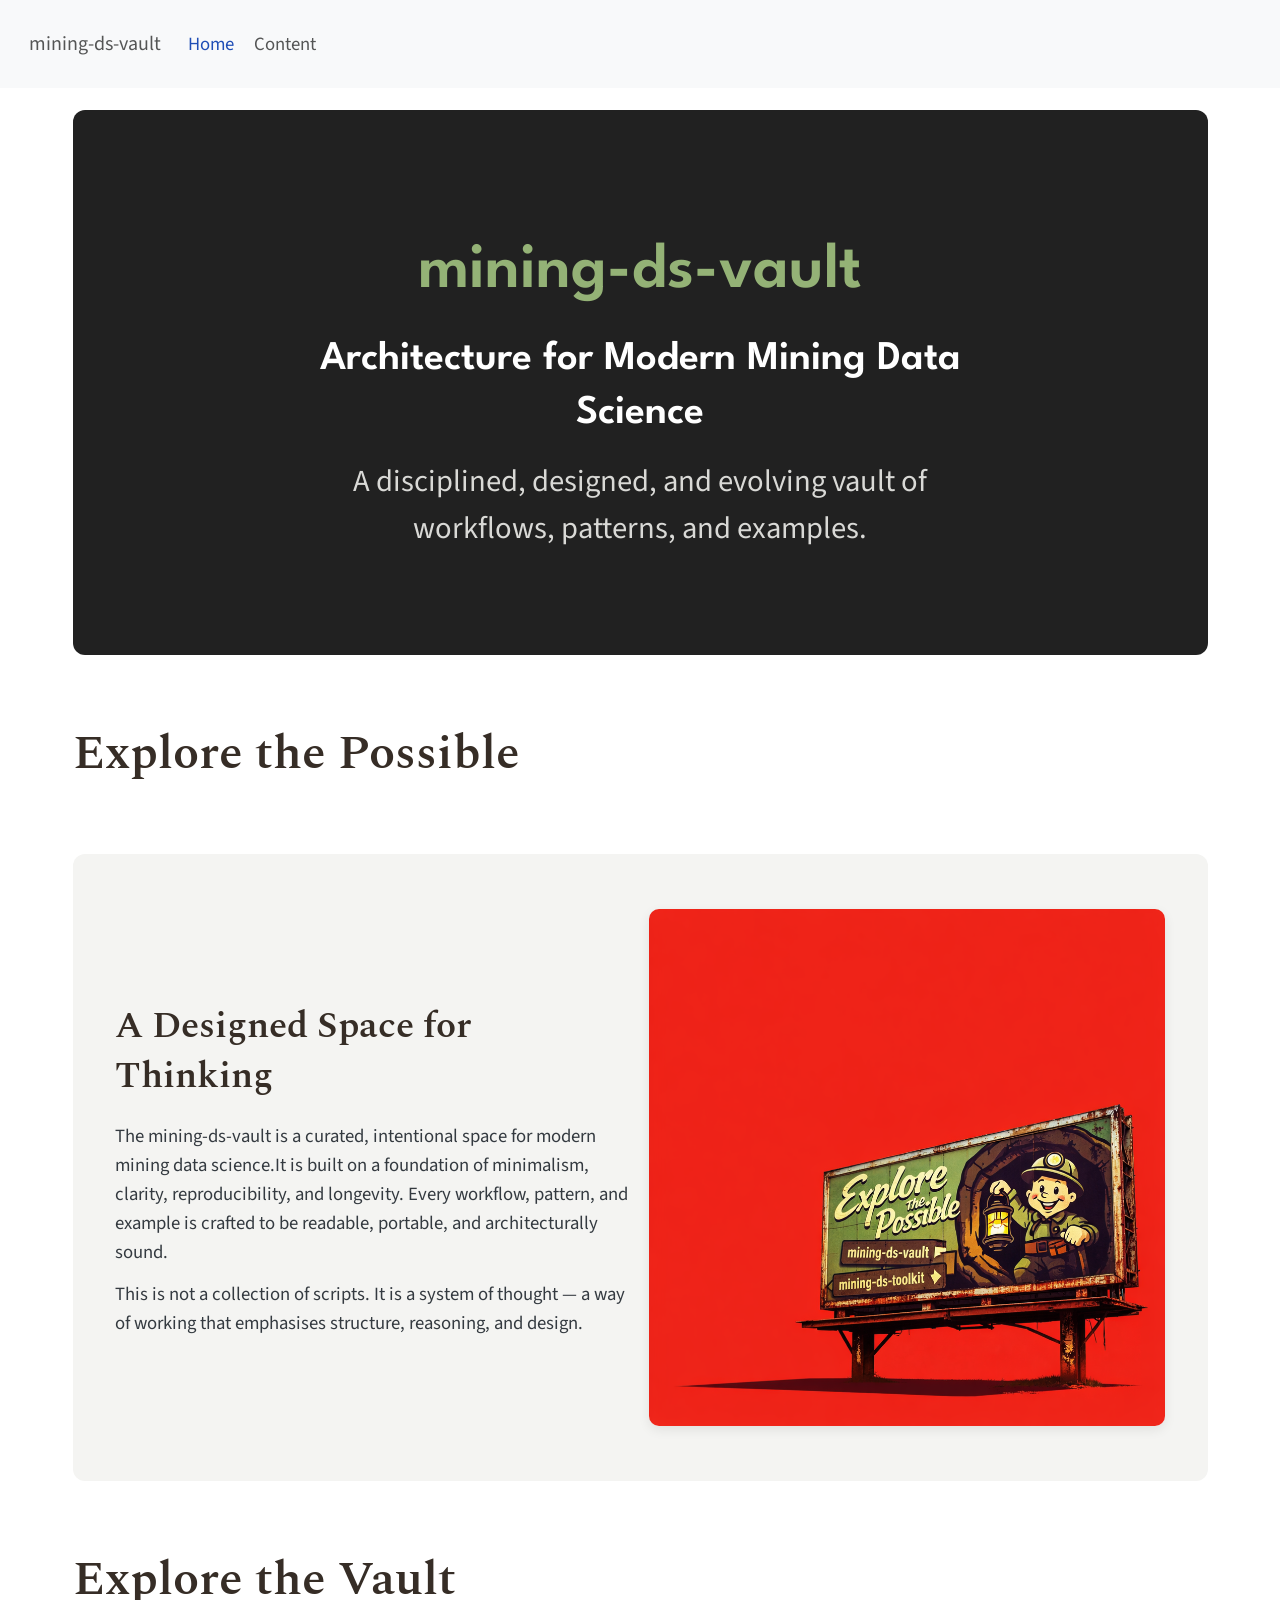
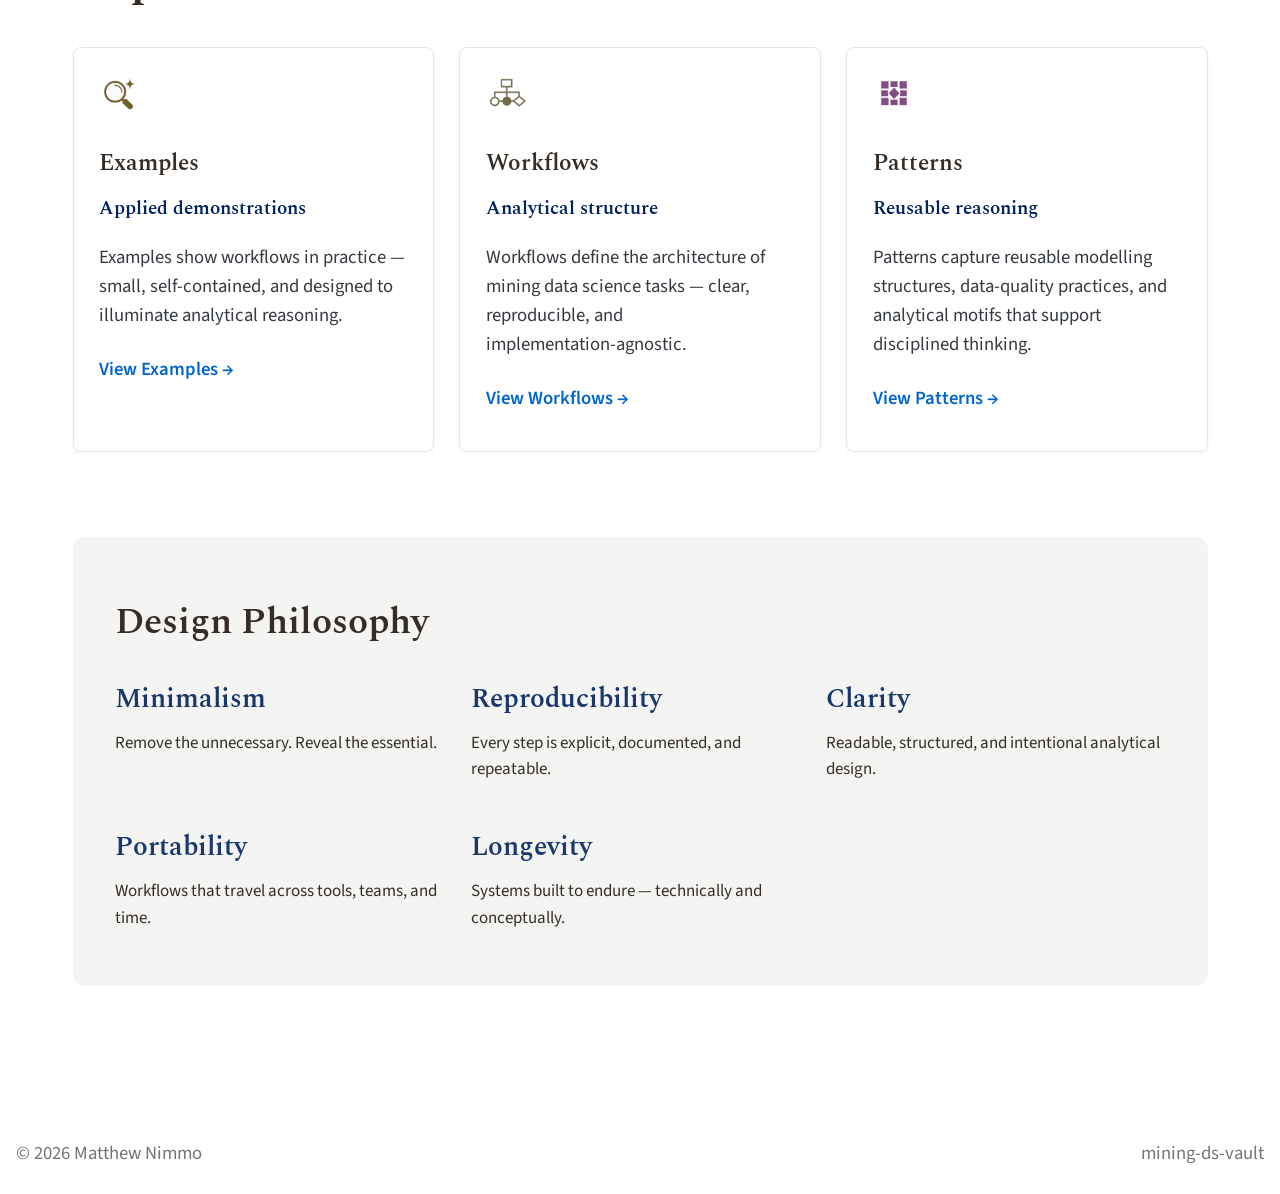
==== docs/index.html @ 7e98b38a "Rendered website" ====
<!DOCTYPE html>
<html xmlns="http://www.w3.org/1999/xhtml" lang="en" xml:lang="en"><head>

<meta charset="utf-8">
<meta name="generator" content="quarto-1.9.37">

<meta name="viewport" content="width=device-width, initial-scale=1.0, user-scalable=yes">


<title>mining-ds-vault</title>
<style>
/* Default styles provided by pandoc.
** See https://pandoc.org/MANUAL.html#variables-for-html for config info.
*/
code{white-space: pre-wrap;}
span.smallcaps{font-variant: small-caps;}
div.columns{display: flex; gap: min(4vw, 1.5em);}
div.column{flex: auto; overflow-x: auto;}
div.hanging-indent{margin-left: 1.5em; text-indent: -1.5em;}
ul.task-list{list-style: none;}
ul.task-list li input[type="checkbox"] {
  width: 0.8em;
  margin: 0 0.8em 0.2em -1em; /* quarto-specific, see https://github.com/quarto-dev/quarto-cli/issues/4556 */ 
  vertical-align: middle;
}
</style>


<script src="site_libs/quarto-nav/quarto-nav.js"></script>
<script src="site_libs/quarto-nav/headroom.min.js"></script>
<script src="site_libs/clipboard/clipboard.min.js"></script>
<script src="site_libs/quarto-search/autocomplete.umd.js"></script>
<script src="site_libs/quarto-search/fuse.min.js"></script>
<script src="site_libs/quarto-search/quarto-search.js"></script>
<meta name="quarto:offset" content="./">
<script src="site_libs/quarto-html/quarto.js" type="module"></script>
<script src="site_libs/quarto-html/tabsets/tabsets.js" type="module"></script>
<script src="site_libs/quarto-html/popper.min.js"></script>
<script src="site_libs/quarto-html/tippy.umd.min.js"></script>
<script src="site_libs/quarto-html/anchor.min.js"></script>
<link href="site_libs/quarto-html/tippy.css" rel="stylesheet">
<link href="site_libs/quarto-html/quarto-syntax-highlighting-09dd4a8c8147935218e5fc1df39f9384.css" rel="stylesheet" class="quarto-color-scheme" id="quarto-text-highlighting-styles">
<link href="site_libs/quarto-html/quarto-syntax-highlighting-dark-bb61d7ca54b3758c8becae408f223446.css" rel="stylesheet" class="quarto-color-scheme quarto-color-alternate" id="quarto-text-highlighting-styles">
<link href="site_libs/quarto-html/quarto-syntax-highlighting-09dd4a8c8147935218e5fc1df39f9384.css" rel="stylesheet" class="quarto-color-scheme-extra" id="quarto-text-highlighting-styles">
<script src="site_libs/bootstrap/bootstrap.min.js"></script>
<link href="site_libs/bootstrap/bootstrap-icons.css" rel="stylesheet">
<link href="site_libs/bootstrap/bootstrap-a7da216a22c81f957f2cbb70b064561d.min.css" rel="stylesheet" append-hash="true" class="quarto-color-scheme" id="quarto-bootstrap" data-mode="light">
<link href="site_libs/bootstrap/bootstrap-dark-a7da216a22c81f957f2cbb70b064561d.min.css" rel="stylesheet" append-hash="true" class="quarto-color-scheme quarto-color-alternate" id="quarto-bootstrap" data-mode="light">
<link href="site_libs/bootstrap/bootstrap-a7da216a22c81f957f2cbb70b064561d.min.css" rel="stylesheet" append-hash="true" class="quarto-color-scheme-extra" id="quarto-bootstrap" data-mode="light">
<script id="quarto-search-options" type="application/json">{
  "location": "navbar",
  "copy-button": false,
  "collapse-after": 3,
  "panel-placement": "end",
  "type": "overlay",
  "limit": 50,
  "keyboard-shortcut": [
    "f",
    "/",
    "s"
  ],
  "show-item-context": false,
  "language": {
    "search-no-results-text": "No results",
    "search-matching-documents-text": "matching documents",
    "search-copy-link-title": "Copy link to search",
    "search-hide-matches-text": "Hide additional matches",
    "search-more-match-text": "more match in this document",
    "search-more-matches-text": "more matches in this document",
    "search-clear-button-title": "Clear",
    "search-text-placeholder": "",
    "search-detached-cancel-button-title": "Cancel",
    "search-submit-button-title": "Submit",
    "search-label": "Search"
  }
}</script>
<style>html{ scroll-behavior: smooth; }</style>


<link rel="stylesheet" href="styles.css">
</head>

<body class="nav-fixed quarto-light">

<div id="quarto-search-results"></div>
  <header id="quarto-header" class="headroom fixed-top">
    <nav class="navbar navbar-expand-lg " data-bs-theme="dark">
      <div class="navbar-container container-fluid">
      <div class="navbar-brand-container mx-auto">
    <a class="navbar-brand" href="./index.html">
    <span class="navbar-title">mining-ds-vault</span>
    </a>
  </div>
            <div id="quarto-search" class="" title="Search"></div>
          <button class="navbar-toggler" type="button" data-bs-toggle="collapse" data-bs-target="#navbarCollapse" aria-controls="navbarCollapse" role="menu" aria-expanded="false" aria-label="Toggle navigation" onclick="if (window.quartoToggleHeadroom) { window.quartoToggleHeadroom(); }">
  <span class="navbar-toggler-icon"></span>
</button>
          <div class="collapse navbar-collapse" id="navbarCollapse">
            <ul class="navbar-nav navbar-nav-scroll me-auto">
  <li class="nav-item">
    <a class="nav-link active" href="./index.html" aria-current="page"> 
<span class="menu-text">Home</span></a>
  </li>  
  <li class="nav-item">
    <a class="nav-link" href="./content.html"> 
<span class="menu-text">Content</span></a>
  </li>  
</ul>
            <ul class="navbar-nav navbar-nav-scroll ms-auto">
  <li class="nav-item compact">
    <a class="nav-link" href="https://github.com/matthew-nimmo/mining-ds-vault"> <i class="bi bi-github" role="img">
</i> 
<span class="menu-text"></span></a>
  </li>  
</ul>
          </div> <!-- /navcollapse -->
            <div class="quarto-navbar-tools">
</div>
      </div> <!-- /container-fluid -->
    </nav>
</header>
<!-- content -->
<div id="quarto-content" class="quarto-container page-columns page-rows-contents page-layout-full page-navbar">
<!-- sidebar -->
<!-- margin-sidebar -->
    
<!-- main -->
<main class="content column-page" id="quarto-document-content"><header id="title-block-header" class="quarto-title-block"></header>




<section id="mining-ds-vault" class="level1 hero hero-home">
<h1>mining-ds-vault</h1>
<section id="architecture-for-modern-mining-data-science" class="level2">
<h2 class="anchored" data-anchor-id="architecture-for-modern-mining-data-science">Architecture for Modern Mining Data Science</h2>
<p>A disciplined, designed, and evolving vault of workflows, patterns, and examples.</p>
</section>
</section>
<section id="explore-the-possible" class="level1">
<h1><span class="section">Explore the Possible</span></h1>
<section class="section-alt">
<div class="two-col">
<section id="a-designed-space-for-thinking" class="level2">
<h2 class="anchored" data-anchor-id="a-designed-space-for-thinking">A Designed Space for Thinking</h2>
<p>The mining‑ds‑vault is a curated, intentional space for modern mining data science.It is built on a foundation of minimalism, clarity, reproducibility, and longevity. Every workflow, pattern, and example is crafted to be readable, portable, and architecturally sound.</p>
<p>This is not a collection of scripts. It is a system of thought — a way of working that emphasises structure, reasoning, and design.</p>
</section>
<div>
<p><img src="images/vault001.png" alt="Abstract mining systems imagery" class="section-image"></p>
</div>
</div>
</section>
</section>
<section id="explore-the-vault" class="level1">
<h1><span class="section">Explore the Vault</span></h1>
<div class="card-grid">
<div class="card">
<div class="icon icon-examples">

</div>
<section id="examples" class="level1">
<h1>Examples</h1>
<section id="applied-demonstrations" class="level2">
<h2 class="anchored" data-anchor-id="applied-demonstrations">Applied demonstrations</h2>
<p>Examples show workflows in practice — small, self‑contained, and designed to illuminate analytical reasoning.</p>
<p><a href="./examples/examples.html" class="card-link">View Examples →</a></p>
</section>
</section>
</div>
<div class="card">
<div class="icon icon-workflows">

</div>
<section id="workflows" class="level1">
<h1>Workflows</h1>
<section id="analytical-structure" class="level2">
<h2 class="anchored" data-anchor-id="analytical-structure">Analytical structure</h2>
<p>Workflows define the architecture of mining data science tasks — clear, reproducible, and implementation‑agnostic.</p>
<p><a href="./workflows/under-construction.html" class="card-link">View Workflows →</a></p>
</section>
</section>
</div>
<div class="card">
<div class="icon icon-patterns">

</div>
<section id="patterns" class="level1">
<h1>Patterns</h1>
<section id="reusable-reasoning" class="level2">
<h2 class="anchored" data-anchor-id="reusable-reasoning">Reusable reasoning</h2>
<p>Patterns capture reusable modelling structures, data‑quality practices, and analytical motifs that support disciplined thinking.</p>
<p><a href="./patterns/under-construction.html" class="card-link">View Patterns →</a></p>
</section>
</section>
</div>
</div>
<section class="section-alt">
<section id="design-philosophy" class="level2">
<h2 class="anchored" data-anchor-id="design-philosophy">Design Philosophy</h2>
<div class="philosophy-grid">
<section id="minimalism" class="level3 philosophy-item">
<h3 class="anchored" data-anchor-id="minimalism">Minimalism</h3>
<p>Remove the unnecessary. Reveal the essential.</p>
</section>
<section id="reproducibility" class="level3 philosophy-item">
<h3 class="anchored" data-anchor-id="reproducibility">Reproducibility</h3>
<p>Every step is explicit, documented, and repeatable.</p>
</section>
<section id="clarity" class="level3 philosophy-item">
<h3 class="anchored" data-anchor-id="clarity">Clarity</h3>
<p>Readable, structured, and intentional analytical design.</p>
</section>
<section id="portability" class="level3 philosophy-item">
<h3 class="anchored" data-anchor-id="portability">Portability</h3>
<p>Workflows that travel across tools, teams, and time.</p>
</section>
<section id="longevity" class="level3 philosophy-item">
<h3 class="anchored" data-anchor-id="longevity">Longevity</h3>
<p>Systems built to endure — technically and conceptually.</p>
</section>
</div>
</section>


</section>
</section>

</main> <!-- /main -->
<script id="quarto-html-after-body" type="application/javascript">
  window.document.addEventListener("DOMContentLoaded", function (event) {
    const icon = "";
    const anchorJS = new window.AnchorJS();
    anchorJS.options = {
      placement: 'right',
      icon: icon
    };
    anchorJS.add('.anchored');
    const isCodeAnnotation = (el) => {
      for (const clz of el.classList) {
        if (clz.startsWith('code-annotation-')) {                     
          return true;
        }
      }
      return false;
    }
    const onCopySuccess = function(e) {
      // button target
      const button = e.trigger;
      // don't keep focus
      button.blur();
      // flash "checked"
      button.classList.add('code-copy-button-checked');
      var currentTitle = button.getAttribute("title");
      button.setAttribute("title", "Copied!");
      let tooltip;
      if (window.bootstrap) {
        button.setAttribute("data-bs-toggle", "tooltip");
        button.setAttribute("data-bs-placement", "left");
        button.setAttribute("data-bs-title", "Copied!");
        tooltip = new bootstrap.Tooltip(button, 
          { trigger: "manual", 
            customClass: "code-copy-button-tooltip",
            offset: [0, -8]});
        tooltip.show();    
      }
      setTimeout(function() {
        if (tooltip) {
          tooltip.hide();
          button.removeAttribute("data-bs-title");
          button.removeAttribute("data-bs-toggle");
          button.removeAttribute("data-bs-placement");
        }
        button.setAttribute("title", currentTitle);
        button.classList.remove('code-copy-button-checked');
      }, 1000);
      // clear code selection
      e.clearSelection();
    }
    const getTextToCopy = function(trigger) {
      const outerScaffold = trigger.parentElement.cloneNode(true);
      const codeEl = outerScaffold.querySelector('code');
      for (const childEl of codeEl.children) {
        if (isCodeAnnotation(childEl)) {
          childEl.remove();
        }
      }
      return codeEl.innerText;
    }
    const clipboard = new window.ClipboardJS('.code-copy-button:not([data-in-quarto-modal])', {
      text: getTextToCopy
    });
    clipboard.on('success', onCopySuccess);
    if (window.document.getElementById('quarto-embedded-source-code-modal')) {
      const clipboardModal = new window.ClipboardJS('.code-copy-button[data-in-quarto-modal]', {
        text: getTextToCopy,
        container: window.document.getElementById('quarto-embedded-source-code-modal')
      });
      clipboardModal.on('success', onCopySuccess);
    }
      var localhostRegex = new RegExp(/^(?:http|https):\/\/localhost\:?[0-9]*\//);
      var mailtoRegex = new RegExp(/^mailto:/);
        var filterRegex = new RegExp("https:\/\/matthew-nimmo\.github\.io\/mining-ds-vault");
      var isInternal = (href) => {
          return filterRegex.test(href) || localhostRegex.test(href) || mailtoRegex.test(href);
      }
      // Inspect non-navigation links and adorn them if external
     var links = window.document.querySelectorAll('a[href]:not(.nav-link):not(.navbar-brand):not(.toc-action):not(.sidebar-link):not(.sidebar-item-toggle):not(.pagination-link):not(.no-external):not([aria-hidden]):not(.dropdown-item):not(.quarto-navigation-tool):not(.about-link)');
      for (var i=0; i<links.length; i++) {
        const link = links[i];
        if (!isInternal(link.href)) {
          // undo the damage that might have been done by quarto-nav.js in the case of
          // links that we want to consider external
          if (link.dataset.originalHref !== undefined) {
            link.href = link.dataset.originalHref;
          }
        }
      }
    function tippyHover(el, contentFn, onTriggerFn, onUntriggerFn) {
      const config = {
        allowHTML: true,
        maxWidth: 500,
        delay: 100,
        arrow: false,
        appendTo: function(el) {
            return el.parentElement;
        },
        interactive: true,
        interactiveBorder: 10,
        theme: 'quarto',
        placement: 'bottom-start',
      };
      if (contentFn) {
        config.content = contentFn;
      }
      if (onTriggerFn) {
        config.onTrigger = onTriggerFn;
      }
      if (onUntriggerFn) {
        config.onUntrigger = onUntriggerFn;
      }
      window.tippy(el, config); 
    }
    const noterefs = window.document.querySelectorAll('a[role="doc-noteref"]');
    for (var i=0; i<noterefs.length; i++) {
      const ref = noterefs[i];
      tippyHover(ref, function() {
        // use id or data attribute instead here
        let href = ref.getAttribute('data-footnote-href') || ref.getAttribute('href');
        try { href = new URL(href).hash; } catch {}
        const id = href.replace(/^#\/?/, "");
        const note = window.document.getElementById(id);
        if (note) {
          return note.innerHTML;
        } else {
          return "";
        }
      });
    }
    const xrefs = window.document.querySelectorAll('a.quarto-xref');
    const processXRef = (id, note) => {
      // Strip column container classes
      const stripColumnClz = (el) => {
        el.classList.remove("page-full", "page-columns");
        if (el.children) {
          for (const child of el.children) {
            stripColumnClz(child);
          }
        }
      }
      stripColumnClz(note)
      if (id === null || id.startsWith('sec-')) {
        // Special case sections, only their first couple elements
        const container = document.createElement("div");
        if (note.children && note.children.length > 2) {
          container.appendChild(note.children[0].cloneNode(true));
          for (let i = 1; i < note.children.length; i++) {
            const child = note.children[i];
            if (child.tagName === "P" && child.innerText === "") {
              continue;
            } else {
              container.appendChild(child.cloneNode(true));
              break;
            }
          }
          if (window.Quarto?.typesetMath) {
            window.Quarto.typesetMath(container);
          }
          return container.innerHTML
        } else {
          if (window.Quarto?.typesetMath) {
            window.Quarto.typesetMath(note);
          }
          return note.innerHTML;
        }
      } else {
        // Remove any anchor links if they are present
        const anchorLink = note.querySelector('a.anchorjs-link');
        if (anchorLink) {
          anchorLink.remove();
        }
        if (window.Quarto?.typesetMath) {
          window.Quarto.typesetMath(note);
        }
        if (note.classList.contains("callout")) {
          return note.outerHTML;
        } else {
          return note.innerHTML;
        }
      }
    }
    for (var i=0; i<xrefs.length; i++) {
      const xref = xrefs[i];
      tippyHover(xref, undefined, function(instance) {
        instance.disable();
        let url = xref.getAttribute('href');
        let hash = undefined; 
        if (url.startsWith('#')) {
          hash = url;
        } else {
          try { hash = new URL(url).hash; } catch {}
        }
        if (hash) {
          const id = hash.replace(/^#\/?/, "");
          const note = window.document.getElementById(id);
          if (note !== null) {
            try {
              const html = processXRef(id, note.cloneNode(true));
              instance.setContent(html);
            } finally {
              instance.enable();
              instance.show();
            }
          } else {
            // See if we can fetch this
            fetch(url.split('#')[0])
            .then(res => res.text())
            .then(html => {
              const parser = new DOMParser();
              const htmlDoc = parser.parseFromString(html, "text/html");
              const note = htmlDoc.getElementById(id);
              if (note !== null) {
                const html = processXRef(id, note);
                instance.setContent(html);
              } 
            }).finally(() => {
              instance.enable();
              instance.show();
            });
          }
        } else {
          // See if we can fetch a full url (with no hash to target)
          // This is a special case and we should probably do some content thinning / targeting
          fetch(url)
          .then(res => res.text())
          .then(html => {
            const parser = new DOMParser();
            const htmlDoc = parser.parseFromString(html, "text/html");
            const note = htmlDoc.querySelector('main.content');
            if (note !== null) {
              // This should only happen for chapter cross references
              // (since there is no id in the URL)
              // remove the first header
              if (note.children.length > 0 && note.children[0].tagName === "HEADER") {
                note.children[0].remove();
              }
              const html = processXRef(null, note);
              instance.setContent(html);
            } 
          }).finally(() => {
            instance.enable();
            instance.show();
          });
        }
      }, function(instance) {
      });
    }
        let selectedAnnoteEl;
        const selectorForAnnotation = ( cell, annotation) => {
          let cellAttr = 'data-code-cell="' + cell + '"';
          let lineAttr = 'data-code-annotation="' +  annotation + '"';
          const selector = 'span[' + cellAttr + '][' + lineAttr + ']';
          return selector;
        }
        const selectCodeLines = (annoteEl) => {
          const doc = window.document;
          const targetCell = annoteEl.getAttribute("data-target-cell");
          const targetAnnotation = annoteEl.getAttribute("data-target-annotation");
          const annoteSpan = window.document.querySelector(selectorForAnnotation(targetCell, targetAnnotation));
          const lines = annoteSpan.getAttribute("data-code-lines").split(",");
          const lineIds = lines.map((line) => {
            return targetCell + "-" + line;
          })
          let top = null;
          let height = null;
          let parent = null;
          if (lineIds.length > 0) {
              //compute the position of the single el (top and bottom and make a div)
              const el = window.document.getElementById(lineIds[0]);
              top = el.offsetTop;
              height = el.offsetHeight;
              parent = el.parentElement.parentElement;
            if (lineIds.length > 1) {
              const lastEl = window.document.getElementById(lineIds[lineIds.length - 1]);
              const bottom = lastEl.offsetTop + lastEl.offsetHeight;
              height = bottom - top;
            }
            if (top !== null && height !== null && parent !== null) {
              // cook up a div (if necessary) and position it 
              let div = window.document.getElementById("code-annotation-line-highlight");
              if (div === null) {
                div = window.document.createElement("div");
                div.setAttribute("id", "code-annotation-line-highlight");
                div.style.position = 'absolute';
                parent.appendChild(div);
              }
              div.style.top = top - 2 + "px";
              div.style.height = height + 4 + "px";
              div.style.left = 0;
              let gutterDiv = window.document.getElementById("code-annotation-line-highlight-gutter");
              if (gutterDiv === null) {
                gutterDiv = window.document.createElement("div");
                gutterDiv.setAttribute("id", "code-annotation-line-highlight-gutter");
                gutterDiv.style.position = 'absolute';
                const codeCell = window.document.getElementById(targetCell);
                const gutter = codeCell.querySelector('.code-annotation-gutter');
                gutter.appendChild(gutterDiv);
              }
              gutterDiv.style.top = top - 2 + "px";
              gutterDiv.style.height = height + 4 + "px";
            }
            selectedAnnoteEl = annoteEl;
          }
        };
        const unselectCodeLines = () => {
          const elementsIds = ["code-annotation-line-highlight", "code-annotation-line-highlight-gutter"];
          elementsIds.forEach((elId) => {
            const div = window.document.getElementById(elId);
            if (div) {
              div.remove();
            }
          });
          selectedAnnoteEl = undefined;
        };
          // Handle positioning of the toggle
      window.addEventListener(
        "resize",
        throttle(() => {
          elRect = undefined;
          if (selectedAnnoteEl) {
            selectCodeLines(selectedAnnoteEl);
          }
        }, 10)
      );
      function throttle(fn, ms) {
      let throttle = false;
      let timer;
        return (...args) => {
          if(!throttle) { // first call gets through
              fn.apply(this, args);
              throttle = true;
          } else { // all the others get throttled
              if(timer) clearTimeout(timer); // cancel #2
              timer = setTimeout(() => {
                fn.apply(this, args);
                timer = throttle = false;
              }, ms);
          }
        };
      }
        // Attach click handler to the DT
        const annoteDls = window.document.querySelectorAll('dt[data-target-cell]');
        for (const annoteDlNode of annoteDls) {
          annoteDlNode.addEventListener('click', (event) => {
            const clickedEl = event.target;
            if (clickedEl !== selectedAnnoteEl) {
              unselectCodeLines();
              const activeEl = window.document.querySelector('dt[data-target-cell].code-annotation-active');
              if (activeEl) {
                activeEl.classList.remove('code-annotation-active');
              }
              selectCodeLines(clickedEl);
              clickedEl.classList.add('code-annotation-active');
            } else {
              // Unselect the line
              unselectCodeLines();
              clickedEl.classList.remove('code-annotation-active');
            }
          });
        }
    const findCites = (el) => {
      const parentEl = el.parentElement;
      if (parentEl) {
        const cites = parentEl.dataset.cites;
        if (cites) {
          return {
            el,
            cites: cites.split(' ')
          };
        } else {
          return findCites(el.parentElement)
        }
      } else {
        return undefined;
      }
    };
    var bibliorefs = window.document.querySelectorAll('a[role="doc-biblioref"]');
    for (var i=0; i<bibliorefs.length; i++) {
      const ref = bibliorefs[i];
      const citeInfo = findCites(ref);
      if (citeInfo) {
        tippyHover(citeInfo.el, function() {
          var popup = window.document.createElement('div');
          citeInfo.cites.forEach(function(cite) {
            var citeDiv = window.document.createElement('div');
            citeDiv.classList.add('hanging-indent');
            citeDiv.classList.add('csl-entry');
            var biblioDiv = window.document.getElementById('ref-' + cite);
            if (biblioDiv) {
              citeDiv.innerHTML = biblioDiv.innerHTML;
            }
            popup.appendChild(citeDiv);
          });
          return popup.innerHTML;
        });
      }
    }
  });
  </script>
</div> <!-- /content -->
<footer class="footer">
  <div class="nav-footer">
    <div class="nav-footer-left">
<p>© 2026 Matthew Nimmo</p>
</div>   
    <div class="nav-footer-center">
      &nbsp;
    </div>
    <div class="nav-footer-right">
<p>mining-ds-vault</p>
</div>
  </div>
</footer>




<script src="site_libs/quarto-html/zenscroll-min.js"></script>
</body></html>
---- docs/site_libs/quarto-html/quarto-syntax-highlighting-09dd4a8c8147935218e5fc1df39f9384.css ----
/* quarto syntax highlight colors */
:root {
  --quarto-hl-ot-color: #003B4F;
  --quarto-hl-at-color: #657422;
  --quarto-hl-ss-color: #20794D;
  --quarto-hl-an-color: #5E5E5E;
  --quarto-hl-fu-color: #4758AB;
  --quarto-hl-st-color: #20794D;
  --quarto-hl-cf-color: #003B4F;
  --quarto-hl-op-color: #5E5E5E;
  --quarto-hl-er-color: #AD0000;
  --quarto-hl-bn-color: #AD0000;
  --quarto-hl-al-color: #AD0000;
  --quarto-hl-va-color: #111111;
  --quarto-hl-bu-color: inherit;
  --quarto-hl-ex-color: inherit;
  --quarto-hl-pp-color: #AD0000;
  --quarto-hl-in-color: #5E5E5E;
  --quarto-hl-vs-color: #20794D;
  --quarto-hl-wa-color: #5E5E5E;
  --quarto-hl-do-color: #5E5E5E;
  --quarto-hl-im-color: #00769E;
  --quarto-hl-ch-color: #20794D;
  --quarto-hl-dt-color: #AD0000;
  --quarto-hl-fl-color: #AD0000;
  --quarto-hl-co-color: #5E5E5E;
  --quarto-hl-cv-color: #5E5E5E;
  --quarto-hl-cn-color: #8f5902;
  --quarto-hl-sc-color: #5E5E5E;
  --quarto-hl-dv-color: #AD0000;
  --quarto-hl-kw-color: #003B4F;
}

/* other quarto variables */
:root {
  --quarto-font-monospace: Source Code Pro;
}

/* syntax highlight based on Pandoc's rules */
pre > code.sourceCode > span {
  color: #003B4F;
}

code.sourceCode > span {
  color: #003B4F;
}

div.sourceCode,
div.sourceCode pre.sourceCode {
  color: #003B4F;
}

/* Normal */
code span {
  color: #003B4F;
}

/* Alert */
code span.al {
  color: #AD0000;
  font-style: inherit;
}

/* Annotation */
code span.an {
  color: #5E5E5E;
  font-style: inherit;
}

/* Attribute */
code span.at {
  color: #657422;
  font-style: inherit;
}

/* BaseN */
code span.bn {
  color: #AD0000;
  font-style: inherit;
}

/* BuiltIn */
code span.bu {
  font-style: inherit;
}

/* ControlFlow */
code span.cf {
  color: #003B4F;
  font-weight: bold;
  font-style: inherit;
}

/* Char */
code span.ch {
  color: #20794D;
  font-style: inherit;
}

/* Constant */
code span.cn {
  color: #8f5902;
  font-style: inherit;
}

/* Comment */
code span.co {
  color: #5E5E5E;
  font-style: inherit;
}

/* CommentVar */
code span.cv {
  color: #5E5E5E;
  font-style: italic;
}

/* Documentation */
code span.do {
  color: #5E5E5E;
  font-style: italic;
}

/* DataType */
code span.dt {
  color: #AD0000;
  font-style: inherit;
}

/* DecVal */
code span.dv {
  color: #AD0000;
  font-style: inherit;
}

/* Error */
code span.er {
  color: #AD0000;
  font-style: inherit;
}

/* Extension */
code span.ex {
  font-style: inherit;
}

/* Float */
code span.fl {
  color: #AD0000;
  font-style: inherit;
}

/* Function */
code span.fu {
  color: #4758AB;
  font-style: inherit;
}

/* Import */
code span.im {
  color: #00769E;
  font-style: inherit;
}

/* Information */
code span.in {
  color: #5E5E5E;
  font-style: inherit;
}

/* Keyword */
code span.kw {
  color: #003B4F;
  font-weight: bold;
  font-style: inherit;
}

/* Operator */
code span.op {
  color: #5E5E5E;
  font-style: inherit;
}

/* Other */
code span.ot {
  color: #003B4F;
  font-style: inherit;
}

/* Preprocessor */
code span.pp {
  color: #AD0000;
  font-style: inherit;
}

/* SpecialChar */
code span.sc {
  color: #5E5E5E;
  font-style: inherit;
}

/* SpecialString */
code span.ss {
  color: #20794D;
  font-style: inherit;
}

/* String */
code span.st {
  color: #20794D;
  font-style: inherit;
}

/* Variable */
code span.va {
  color: #111111;
  font-style: inherit;
}

/* VerbatimString */
code span.vs {
  color: #20794D;
  font-style: inherit;
}

/* Warning */
code span.wa {
  color: #5E5E5E;
  font-style: italic;
}

.prevent-inlining {
  content: "</";
}

/*# sourceMappingURL=c96c4a750e5ab69a51dbe25bee2b3622.css.map */
---- docs/site_libs/quarto-html/quarto-syntax-highlighting-dark-bb61d7ca54b3758c8becae408f223446.css ----
/* quarto syntax highlight colors */
:root {
  --quarto-hl-al-color: #f07178;
  --quarto-hl-an-color: #d4d0ab;
  --quarto-hl-at-color: #00e0e0;
  --quarto-hl-bn-color: #d4d0ab;
  --quarto-hl-bu-color: #abe338;
  --quarto-hl-ch-color: #abe338;
  --quarto-hl-co-color: #f8f8f2;
  --quarto-hl-cv-color: #ffd700;
  --quarto-hl-cn-color: #ffd700;
  --quarto-hl-cf-color: #ffa07a;
  --quarto-hl-dt-color: #ffa07a;
  --quarto-hl-dv-color: #d4d0ab;
  --quarto-hl-do-color: #f8f8f2;
  --quarto-hl-er-color: #f07178;
  --quarto-hl-ex-color: #00e0e0;
  --quarto-hl-fl-color: #d4d0ab;
  --quarto-hl-fu-color: #ffa07a;
  --quarto-hl-im-color: #abe338;
  --quarto-hl-in-color: #d4d0ab;
  --quarto-hl-kw-color: #ffa07a;
  --quarto-hl-op-color: #ffa07a;
  --quarto-hl-ot-color: #00e0e0;
  --quarto-hl-pp-color: #dcc6e0;
  --quarto-hl-re-color: #00e0e0;
  --quarto-hl-sc-color: #abe338;
  --quarto-hl-ss-color: #abe338;
  --quarto-hl-st-color: #abe338;
  --quarto-hl-va-color: #00e0e0;
  --quarto-hl-vs-color: #abe338;
  --quarto-hl-wa-color: #dcc6e0;
}

/* other quarto variables */
:root {
  --quarto-font-monospace: Source Code Pro;
}

/* syntax highlight based on Pandoc's rules */
pre > code.sourceCode > span {
  color: #f8f8f2;
}

code.sourceCode > span {
  color: #f8f8f2;
}

div.sourceCode,
div.sourceCode pre.sourceCode {
  color: #f8f8f2;
}

/* Normal */
code span {
  color: #f8f8f2;
}

/* Alert */
code span.al {
  color: #f07178;
}

/* Annotation */
code span.an {
  color: #d4d0ab;
}

/* Attribute */
code span.at {
  color: #00e0e0;
}

/* BaseN */
code span.bn {
  color: #d4d0ab;
}

/* BuiltIn */
code span.bu {
  color: #abe338;
}

/* ControlFlow */
code span.cf {
  font-weight: bold;
  color: #ffa07a;
}

/* Char */
code span.ch {
  color: #abe338;
}

/* Constant */
code span.cn {
  color: #ffd700;
}

/* Comment */
code span.co {
  font-style: italic;
  color: #f8f8f2;
}

/* CommentVar */
code span.cv {
  color: #ffd700;
}

/* Documentation */
code span.do {
  color: #f8f8f2;
}

/* DataType */
code span.dt {
  color: #ffa07a;
}

/* DecVal */
code span.dv {
  color: #d4d0ab;
}

/* Error */
code span.er {
  color: #f07178;
  text-decoration: underline;
}

/* Extension */
code span.ex {
  font-weight: bold;
  color: #00e0e0;
}

/* Float */
code span.fl {
  color: #d4d0ab;
}

/* Function */
code span.fu {
  color: #ffa07a;
}

/* Import */
code span.im {
  color: #abe338;
}

/* Information */
code span.in {
  color: #d4d0ab;
}

/* Keyword */
code span.kw {
  font-weight: bold;
  color: #ffa07a;
}

/* Operator */
code span.op {
  color: #ffa07a;
}

/* Other */
code span.ot {
  color: #00e0e0;
}

/* Preprocessor */
code span.pp {
  color: #dcc6e0;
}

/* RegionMarker */
code span.re {
  background-color: #f8f8f2;
  color: #00e0e0;
}

/* SpecialChar */
code span.sc {
  color: #abe338;
}

/* SpecialString */
code span.ss {
  color: #abe338;
}

/* String */
code span.st {
  color: #abe338;
}

/* Variable */
code span.va {
  color: #00e0e0;
}

/* VerbatimString */
code span.vs {
  color: #abe338;
}

/* Warning */
code span.wa {
  color: #dcc6e0;
}

.prevent-inlining {
  content: "</";
}

/*# sourceMappingURL=1b84d7ab44368ffb57d06f6363801d21.css.map */
---- docs/site_libs/quarto-html/quarto-syntax-highlighting-09dd4a8c8147935218e5fc1df39f9384.css ----
/* quarto syntax highlight colors */
:root {
  --quarto-hl-ot-color: #003B4F;
  --quarto-hl-at-color: #657422;
  --quarto-hl-ss-color: #20794D;
  --quarto-hl-an-color: #5E5E5E;
  --quarto-hl-fu-color: #4758AB;
  --quarto-hl-st-color: #20794D;
  --quarto-hl-cf-color: #003B4F;
  --quarto-hl-op-color: #5E5E5E;
  --quarto-hl-er-color: #AD0000;
  --quarto-hl-bn-color: #AD0000;
  --quarto-hl-al-color: #AD0000;
  --quarto-hl-va-color: #111111;
  --quarto-hl-bu-color: inherit;
  --quarto-hl-ex-color: inherit;
  --quarto-hl-pp-color: #AD0000;
  --quarto-hl-in-color: #5E5E5E;
  --quarto-hl-vs-color: #20794D;
  --quarto-hl-wa-color: #5E5E5E;
  --quarto-hl-do-color: #5E5E5E;
  --quarto-hl-im-color: #00769E;
  --quarto-hl-ch-color: #20794D;
  --quarto-hl-dt-color: #AD0000;
  --quarto-hl-fl-color: #AD0000;
  --quarto-hl-co-color: #5E5E5E;
  --quarto-hl-cv-color: #5E5E5E;
  --quarto-hl-cn-color: #8f5902;
  --quarto-hl-sc-color: #5E5E5E;
  --quarto-hl-dv-color: #AD0000;
  --quarto-hl-kw-color: #003B4F;
}

/* other quarto variables */
:root {
  --quarto-font-monospace: Source Code Pro;
}

/* syntax highlight based on Pandoc's rules */
pre > code.sourceCode > span {
  color: #003B4F;
}

code.sourceCode > span {
  color: #003B4F;
}

div.sourceCode,
div.sourceCode pre.sourceCode {
  color: #003B4F;
}

/* Normal */
code span {
  color: #003B4F;
}

/* Alert */
code span.al {
  color: #AD0000;
  font-style: inherit;
}

/* Annotation */
code span.an {
  color: #5E5E5E;
  font-style: inherit;
}

/* Attribute */
code span.at {
  color: #657422;
  font-style: inherit;
}

/* BaseN */
code span.bn {
  color: #AD0000;
  font-style: inherit;
}

/* BuiltIn */
code span.bu {
  font-style: inherit;
}

/* ControlFlow */
code span.cf {
  color: #003B4F;
  font-weight: bold;
  font-style: inherit;
}

/* Char */
code span.ch {
  color: #20794D;
  font-style: inherit;
}

/* Constant */
code span.cn {
  color: #8f5902;
  font-style: inherit;
}

/* Comment */
code span.co {
  color: #5E5E5E;
  font-style: inherit;
}

/* CommentVar */
code span.cv {
  color: #5E5E5E;
  font-style: italic;
}

/* Documentation */
code span.do {
  color: #5E5E5E;
  font-style: italic;
}

/* DataType */
code span.dt {
  color: #AD0000;
  font-style: inherit;
}

/* DecVal */
code span.dv {
  color: #AD0000;
  font-style: inherit;
}

/* Error */
code span.er {
  color: #AD0000;
  font-style: inherit;
}

/* Extension */
code span.ex {
  font-style: inherit;
}

/* Float */
code span.fl {
  color: #AD0000;
  font-style: inherit;
}

/* Function */
code span.fu {
  color: #4758AB;
  font-style: inherit;
}

/* Import */
code span.im {
  color: #00769E;
  font-style: inherit;
}

/* Information */
code span.in {
  color: #5E5E5E;
  font-style: inherit;
}

/* Keyword */
code span.kw {
  color: #003B4F;
  font-weight: bold;
  font-style: inherit;
}

/* Operator */
code span.op {
  color: #5E5E5E;
  font-style: inherit;
}

/* Other */
code span.ot {
  color: #003B4F;
  font-style: inherit;
}

/* Preprocessor */
code span.pp {
  color: #AD0000;
  font-style: inherit;
}

/* SpecialChar */
code span.sc {
  color: #5E5E5E;
  font-style: inherit;
}

/* SpecialString */
code span.ss {
  color: #20794D;
  font-style: inherit;
}

/* String */
code span.st {
  color: #20794D;
  font-style: inherit;
}

/* Variable */
code span.va {
  color: #111111;
  font-style: inherit;
}

/* VerbatimString */
code span.vs {
  color: #20794D;
  font-style: inherit;
}

/* Warning */
code span.wa {
  color: #5E5E5E;
  font-style: italic;
}

.prevent-inlining {
  content: "</";
}

/*# sourceMappingURL=c96c4a750e5ab69a51dbe25bee2b3622.css.map */
---- docs/styles.css ----
/* css styles */

h1, h2, h3, h4, h5, h6 {
  font-family: "Spectral", serif;
  color: #362D26;
  margin-top: 1.0rem !important;
  margin-bottom: 0.5rem !important;
  border-bottom: none !important;
  box-shadow: none !important;
}

h1 {
  font-size: 2.8rem;
  margin-top: 1.8rem;
  margin-bottom: 0.6rem;
}

h2 {
  font-size: 2.2rem;
  margin-top: 1.8rem;
  margin-bottom: 0.6rem;
}

h3 {
  font-size: 1.6rem;
  margin-top: 1.6rem;
  margin-bottom: 0.5rem;
}

h4 {
  font-size: 1.3rem;
  margin-top: 1.4rem;
  margin-bottom: 0.4rem;
}

p, li {
  font-size: 1.1rem;
  line-height: 1.55;
  margin-top: 0.75rem;
  margin-bottom: 0.75rem;
}

body {
  font-family: "Source Sans 3", sans-serif;
}

a:hover {
  color: #8CAD6E;
}

/* ---------------- TITLE BLOCK ---------------- */

.quarto-title h1.title {
  font-family: "League Spartan", sans-serif;
  font-size: 2.8rem;
  line-height: 1.1;
}

.quarto-title .subtitle {
  font-size: 1.3rem;
  font-family: "Spectral", serif;
}

.quarto-title {
  margin-bottom: 1.0rem
}

/* ---------------- HERO ---------------- */

.hero {
  background: #f7f7f7;
  padding: 4rem 1rem;
  text-align: center;
  border-radius: 8px;
  margin-bottom: 3rem;
}

.hero-home {
  background: #212121;
  padding: 6rem 2rem;
  text-align: center;
  border-radius: 12px;
  margin-bottom: 4rem;
}

.hero h1 {
  font-family: "League Spartan", sans-serif;
  font-size: 3.8rem;
  color: #94B276;
  margin-bottom: 0.75rem;
}

.hero h2 {
  font-family: "League Spartan", sans-serif;
  font-size: 2.4rem;
  color: white;
  max-width: 700px;
  margin: 1.0rem auto;
}

.hero p {
  font-family: "Source Sans 3", sans-serif;
  font-size: 1.8rem;
  color: #D9D9D6;
  max-width: 700px;
  margin: 0 auto;
}

/* ---------------- TWO COLUMN ---------------- */

.two-col {
  display: grid;
  grid-template-columns: 1fr 1fr;
  gap: 1rem;
  align-items: center;
}

/* ---------------- SECTION ---------------- */

.section h1 {
  font-family: "Spectral", serif;
  font-size: 2.0rem;
  color: #362D26;
  margin-bottom: 0.5rem;
}

.section p {
  font-size: 1.1rem;
  line-height: 1.5;
  color: #333;
  margin-bottom: 0.5rem;
}

.section-image {
  width: 100%;
  border-radius: 10px;
  box-shadow: 0 4px 12px rgba(0,0,0,0.08);
}

.section-alt {
  background: #F4F4F2; /* very light silver */
  padding: 2.5rem 2.5rem;
  border-radius: 12px;
  margin: 4rem 0;
}

/* ---------------- PHILOSOPHY GRID ---------------- */

.philosophy-grid {
  display: grid;
  grid-template-columns: repeat(3, 1fr);
  gap: 1rem;
}

@media (max-width: 1100px) {
  .philosophy-grid {
    grid-template-columns: repeat(2, 1fr);
  }
}

@media (max-width: 700px) {
  .philosophy-grid {
    grid-template-columns: 1fr;
  }
}

.philosophy-item h3 {
  font-family: "Spectral", serif;
  color: #032360;
  margin-bottom: 0.5rem;
}

.philosophy-item p {
  color: #362D26;
  font-size: 1rem;
}

/* ---------------- CARD ---------------- */

.card-grid {
  display: grid;
  grid-template-columns: repeat(auto-fit, minmax(260px, 1fr));
  gap: 1.5rem;
  margin: 2rem 0;
}

.card {
  background: white;
  border: 1px solid #e5e5e5;
  border-radius: 8px;
  padding: 1.5rem;
  box-shadow: 0 2px 4px rgba(0,0,0,0.04);
  transition: transform 0.15s ease, box-shadow 0.15s ease;
  margin-bottom: 1rem;
}

.card:hover {
  transform: translateY(-4px);
  box-shadow: 0 6px 12px rgba(0,0,0,0.08);
}

.card-link {
  display: inline-block;
  margin-top: 0.75rem;
  font-weight: 600;
  text-decoration: none;
  color: #0066cc;
}

.card-link:hover {
  text-decoration: underline;
}

.card h1 {
  font-size: 1.35rem;
  margin-bottom: 0.3rem;
  color: #362D26;
}

.card h2 {
  font-size: 1.1rem;
  margin-top: 0.2rem;
  margin-bottom: 0.5rem;
  color: #032360;
}

.card img {
  width: 100%;
  border-radius: 6px;
  margin-bottom: 0.5rem;
}

/* ---------------- EXPANDABLE BLOCK ---------------- */

.expand-block {
  margin: 1rem 0;
  padding: 1rem 1.25rem;
  border: 1px solid #e5e5e5;
  border-radius: 8px;
  background: #fafafa;
  font-family: "Source Sans 3", sans-serif;
}

.expand-block summary {
  font-family: "Spectral", serif;
  font-size: 1.1rem;
  font-weight: 600;
  cursor: pointer;
  margin-bottom: 0.5rem;
}

.expand-block[open] {
  background: #f5f5f5;
}

.expand-block p {
  margin-top: 0.75rem;
}

/* ---------------- HEADER IMAGE ---------------- */

.header-image {
  margin-top: 1.5rem;
  margin-bottom: 2.5rem;
}

.header-image img {
  width: 100%;
  height: 290px;
  object-fit: cover;
  border-radius: 12px;
  box-shadow: 0 4px 12px rgba(0,0,0,0.06);
}

.header-image.full {
  margin-left: calc(-1 * var(--bs-gutter-x, 1.5rem));
  margin-right: calc(-1 * var(--bs-gutter-x, 1.5rem));
}

.header-image.full img {
  width: 100%;
  height: 340px;
  border-radius: 0;
}

.header-image.overlay::after {
  content: "";
  position: absolute;
  inset: 0;
  background: rgba(54, 45, 38, 0.25); /* Coffee Bean */
  border-radius: inherit;
}

/* ---------------- CONTENTS GRID ---------------- */

.contents-grid {
  display: grid;
  grid-template-columns: repeat(auto-fit, minmax(280px, 1fr));
  gap: 2rem;
  margin-top: 2.5rem;
  margin-bottom: 3rem;
}

.contents-card {
  background: white;
  border: 1px solid #e5e5e5;
  border-radius: 12px;
  padding: 2rem;
  box-shadow: 0 2px 6px rgba(0,0,0,0.05);
  transition: transform 0.15s ease, box-shadow 0.15s ease;
}

.contents-card:hover {
  transform: translateY(-4px);
  box-shadow: 0 6px 14px rgba(0,0,0,0.08);
}

.contents-card h2 {
  font-size: 1.8rem;
  margin-bottom: 0.75rem;
  color: #362D26;
}

.contents-card p {
  margin-bottom: 1rem;
  color: #333;
  line-height: 1.55;
}

.contents-link {
  font-weight: 600;
  text-decoration: none;
  color: #032360;
}

.contents-link:hover {
  text-decoration: underline;
}

.contents-icon {
  width: 40px;
  margin-bottom: 1rem;
  opacity: 0.85;
}

.contents-sublist {
  margin-top: 0.75rem;
  padding-left: 1rem;
}

.contents-sublist li {
  margin-bottom: 0.4rem;
}

.contents-divider {
  height: 1px;
  background: #e5e5e5;
  margin: 3rem 0;
}

.icon {
  width: 42px;
  height: 42px;
  opacity: 0.85;
  margin-bottom: 1rem;
}

.icon-workflows { background-image: url("images/icon1.png"); }
.icon-patterns { background-image: url("images/icon2.png"); }
.icon-examples { background-image: url("images/icon3.png"); }
.icon-data-quality { background-image: url("images/icon4.png"); }
.icon-exploratory { background-image: url("images/icon5.png"); }
.icon-innovation { background-image: url("images/icon6.png"); }
.icon-metrics { background-image: url("images/icon7.png"); }
.icon-engineering { background-image: url("images/icon8.png"); }
.icon-governance { background-image: url("images/icon9.png"); }

.icon {
  background-size: contain;
  background-repeat: no-repeat;
  background-position: center;
}

.icon-workflows { filter: sepia(1) hue-rotate(10deg) saturate(2); }
.icon-patterns { filter: hue-rotate(80deg) saturate(1.5); }
.icon-examples { filter: hue-rotate(200deg) saturate(2); }

/* ---------------- UNDER CONSTRUCTION ---------------- */

.under-construction {
  text-align: center;
  padding: 6rem 2rem;
  background: #F4F4F2;
  border-radius: 12px;
  box-shadow: 0 4px 12px rgba(0,0,0,0.06);
  max-width: 800px;
  margin: 6rem auto;
}

.uc-title {
  font-family: "Spectral", serif;
  font-size: 2.6rem;
  color: #362D26;
  margin-bottom: 1rem;
}

.uc-text {
  font-family: "Source Sans 3", sans-serif;
  font-size: 1.2rem;
  color: #032360;
  line-height: 1.6;
  margin-bottom: 1rem;
}

.uc-link {
  display: inline-block;
  margin-top: 2rem;
  font-weight: 600;
  text-decoration: none;
  color: #032360;
}

.uc-link:hover {
  text-decoration: underline;
}

.under-construction .icon {
  width: 64px;
  height: 64px;
  margin-bottom: 1.5rem;
  opacity: 0.85;
}
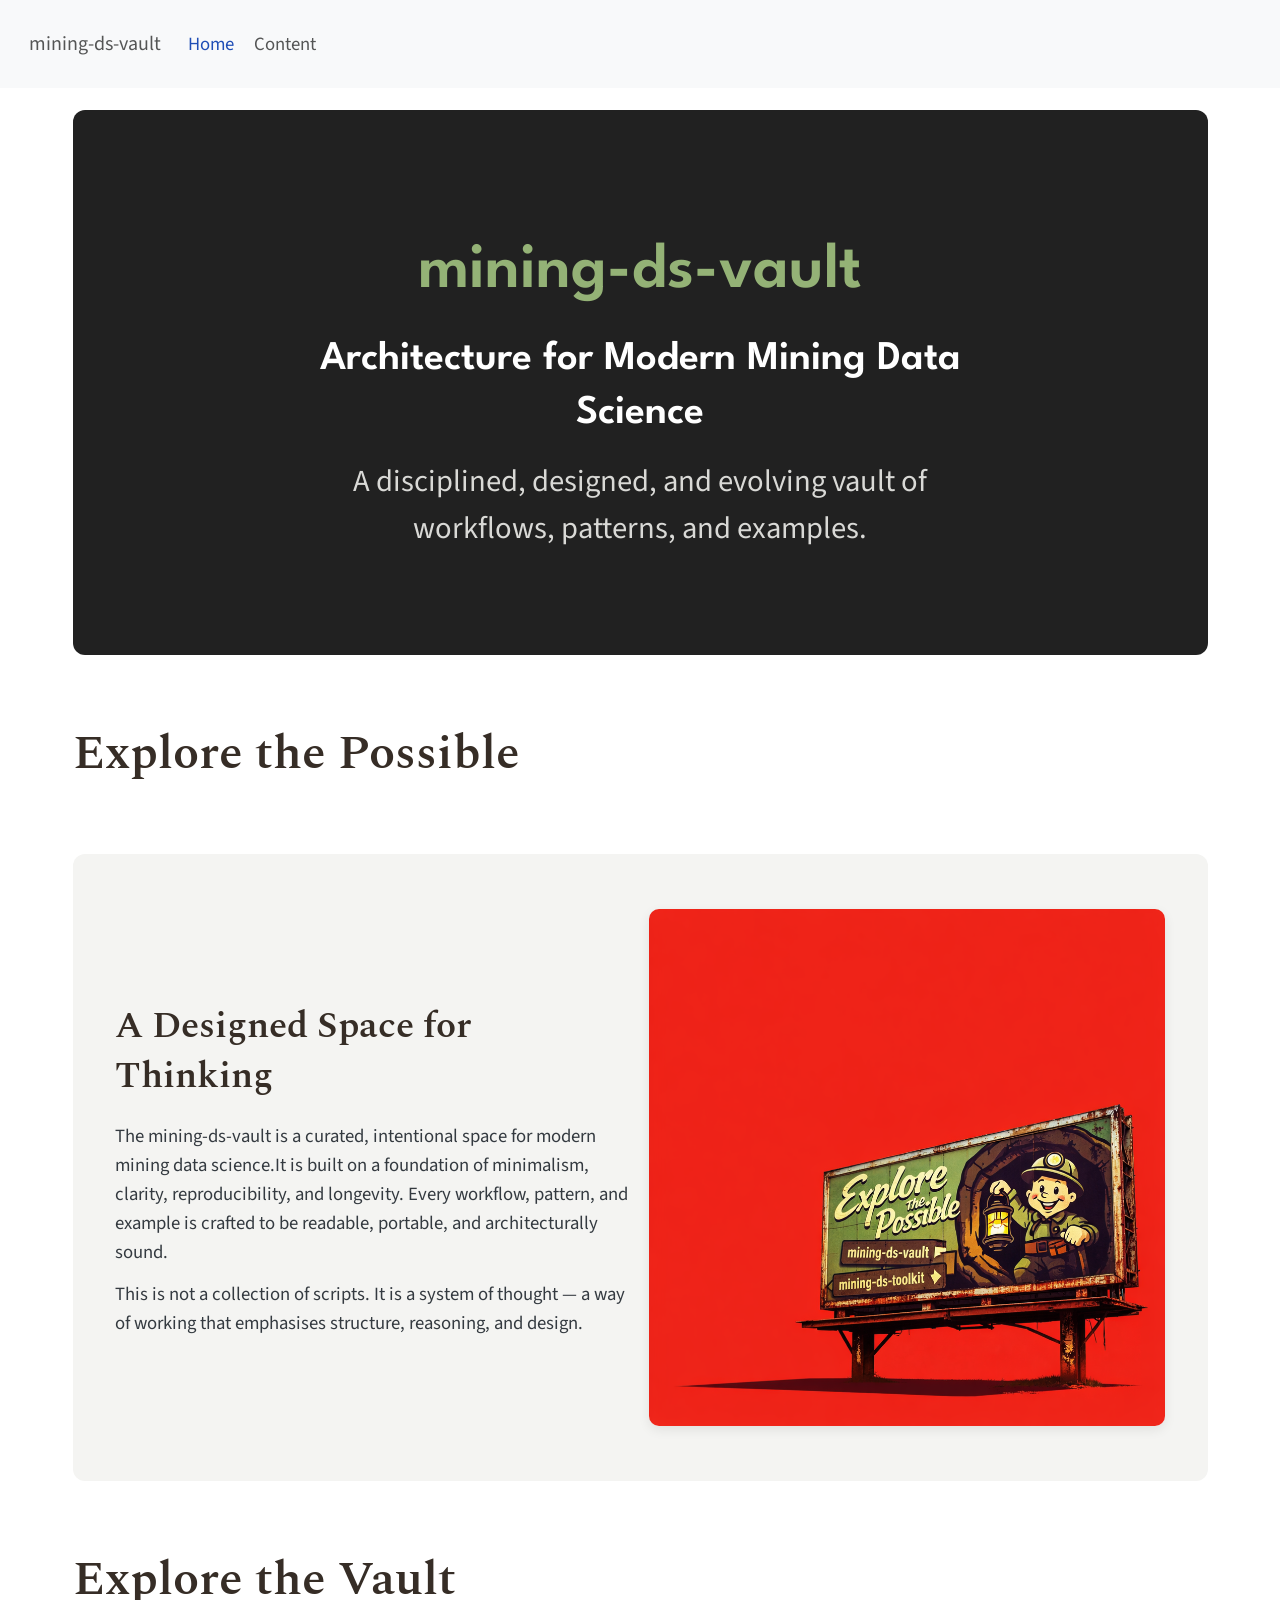
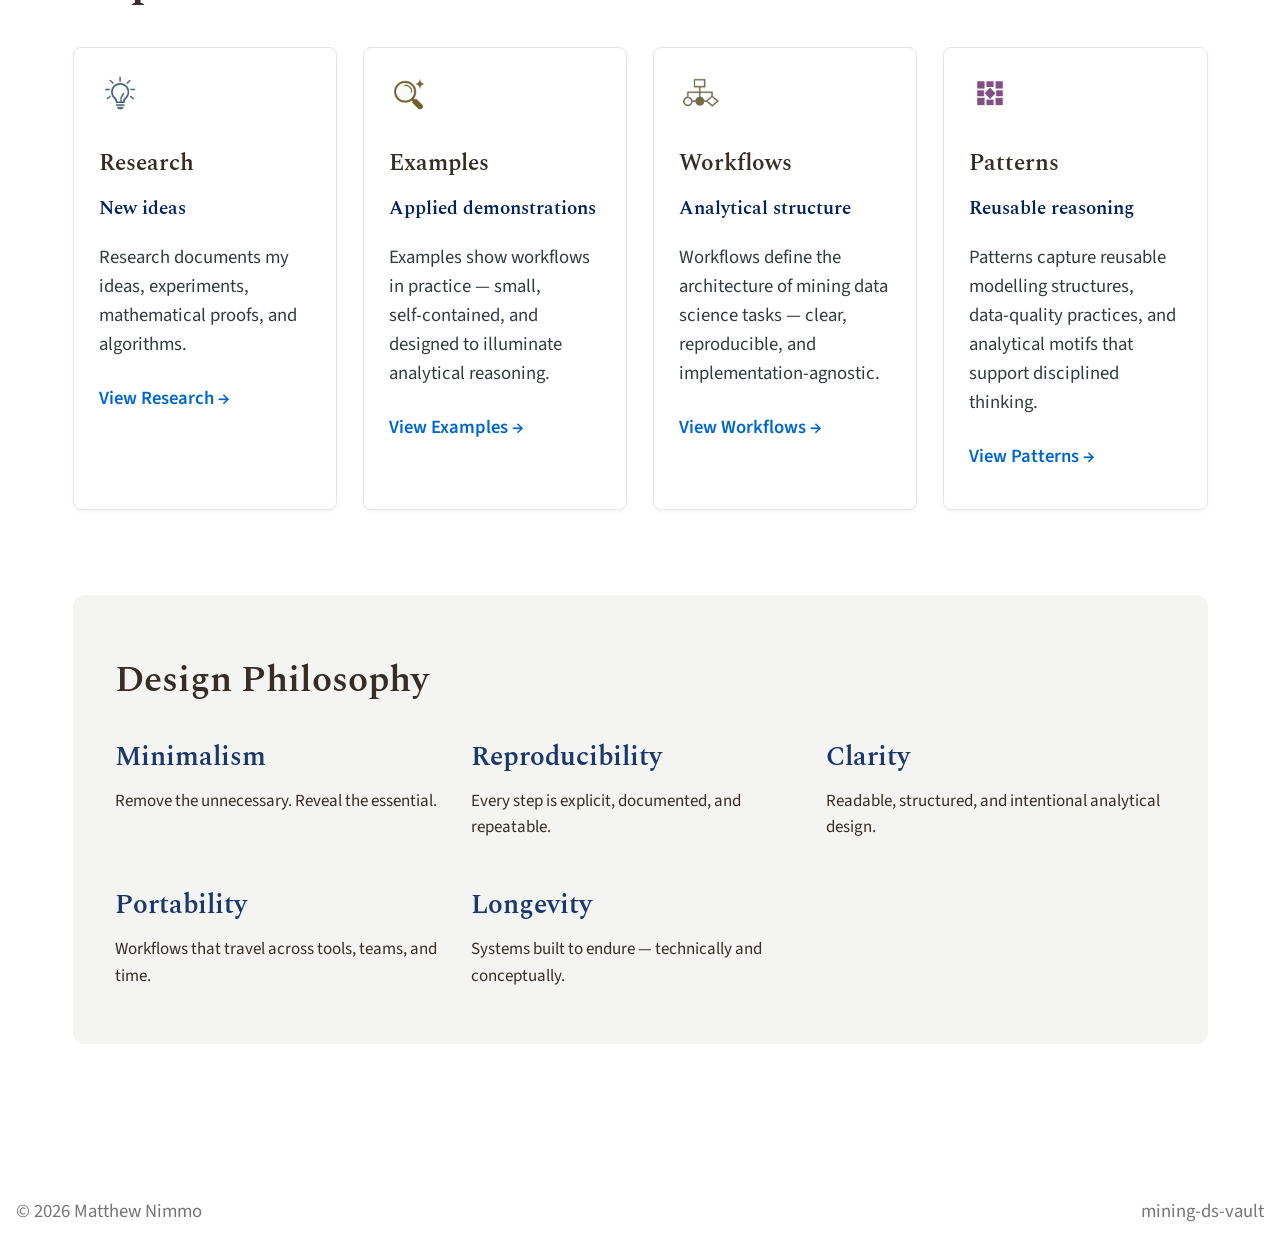
==== commit ed8b0ed1: "Added Kriging-Fuzzy-Boundaries" ====
--- a/docs/index.html
+++ b/docs/index.html
@@ -156,6 +156,19 @@
 <h1><span class="section">Explore the Vault</span></h1>
 <div class="card-grid">
 <div class="card">
+<div class="icon icon-innovation">
+
+</div>
+<section id="research" class="level1">
+<h1>Research</h1>
+<section id="new-ideas" class="level2">
+<h2 class="anchored" data-anchor-id="new-ideas">New ideas</h2>
+<p>Research documents my ideas, experiments, mathematical proofs, and algorithms.</p>
+<p><a href="./research/research.html" class="card-link">View Research →</a></p>
+</section>
+</section>
+</div>
+<div class="card">
 <div class="icon icon-examples">
 
 </div>
@@ -190,7 +203,7 @@
 <section id="reusable-reasoning" class="level2">
 <h2 class="anchored" data-anchor-id="reusable-reasoning">Reusable reasoning</h2>
 <p>Patterns capture reusable modelling structures, data‑quality practices, and analytical motifs that support disciplined thinking.</p>
-<p><a href="./patterns/under-construction.html" class="card-link">View Patterns →</a></p>
+<p><a href="./patterns/patterns.html" class="card-link">View Patterns →</a></p>
 </section>
 </section>
 </div>
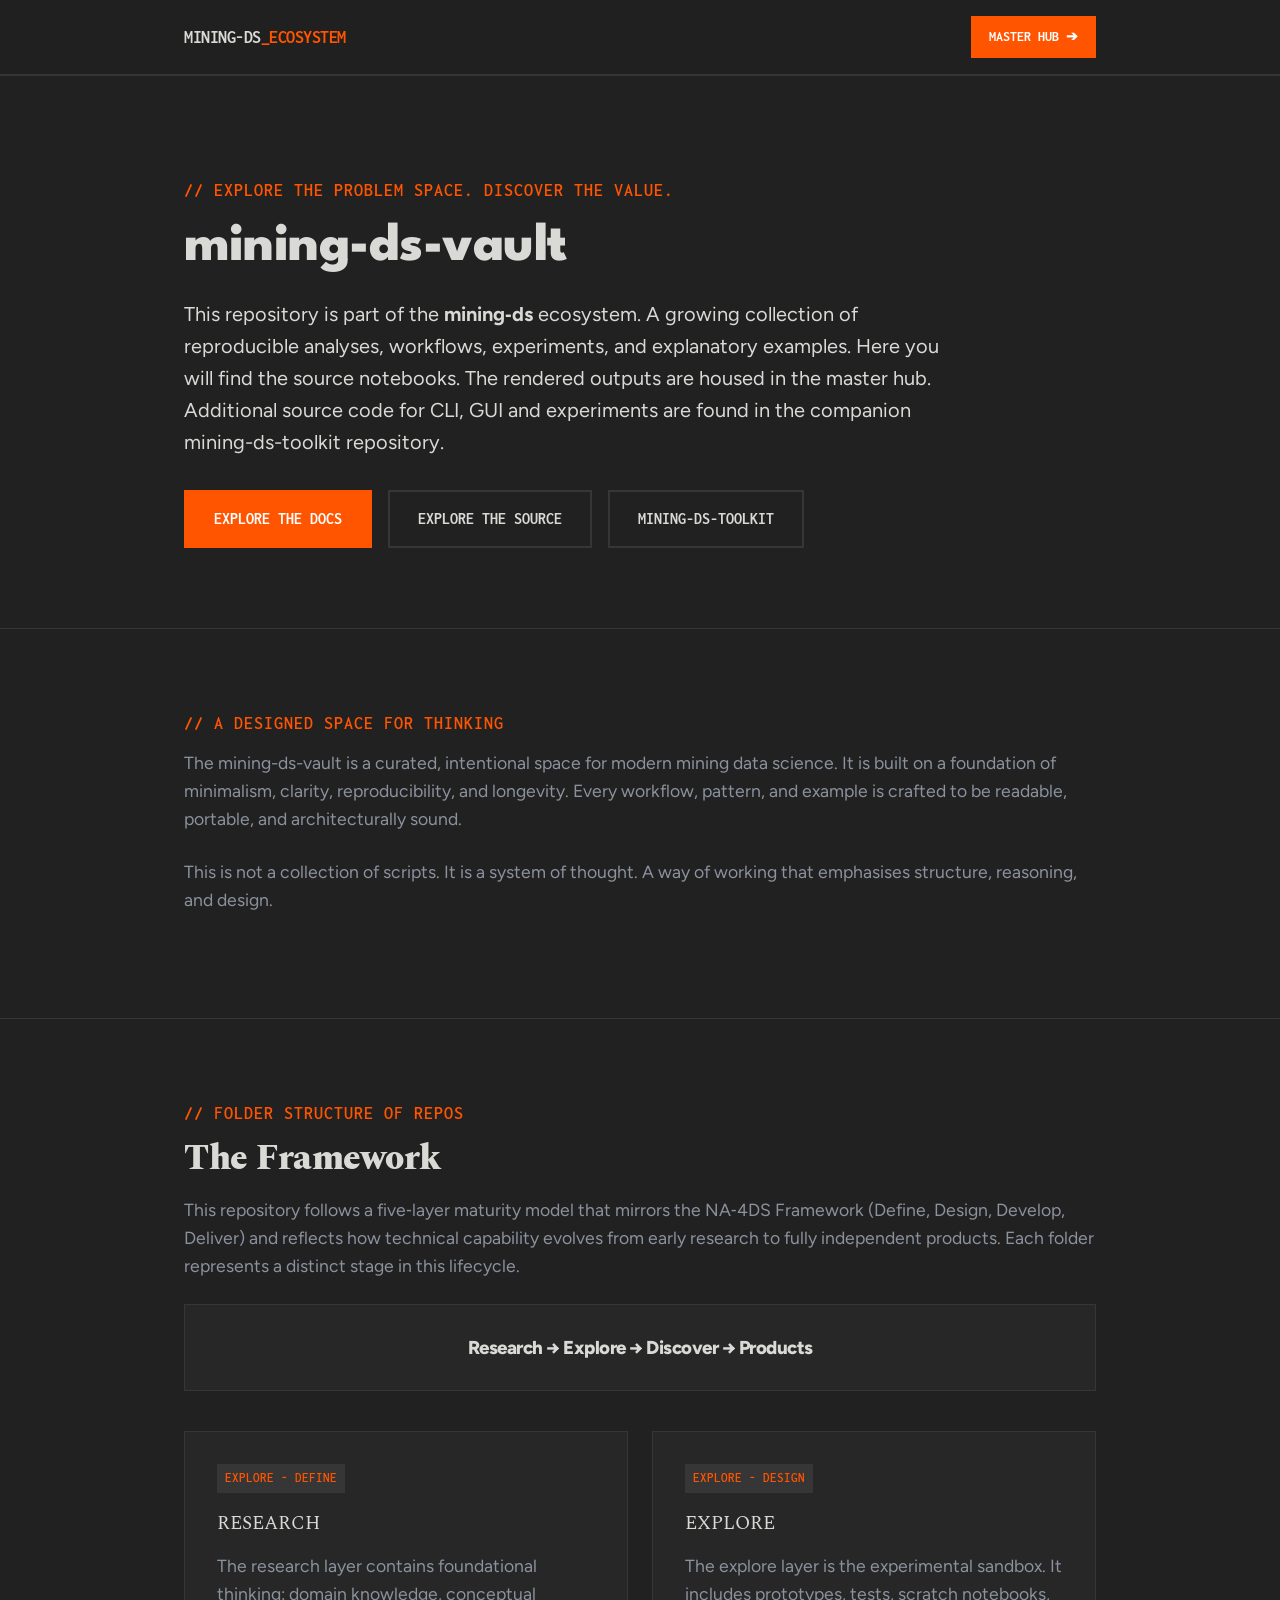
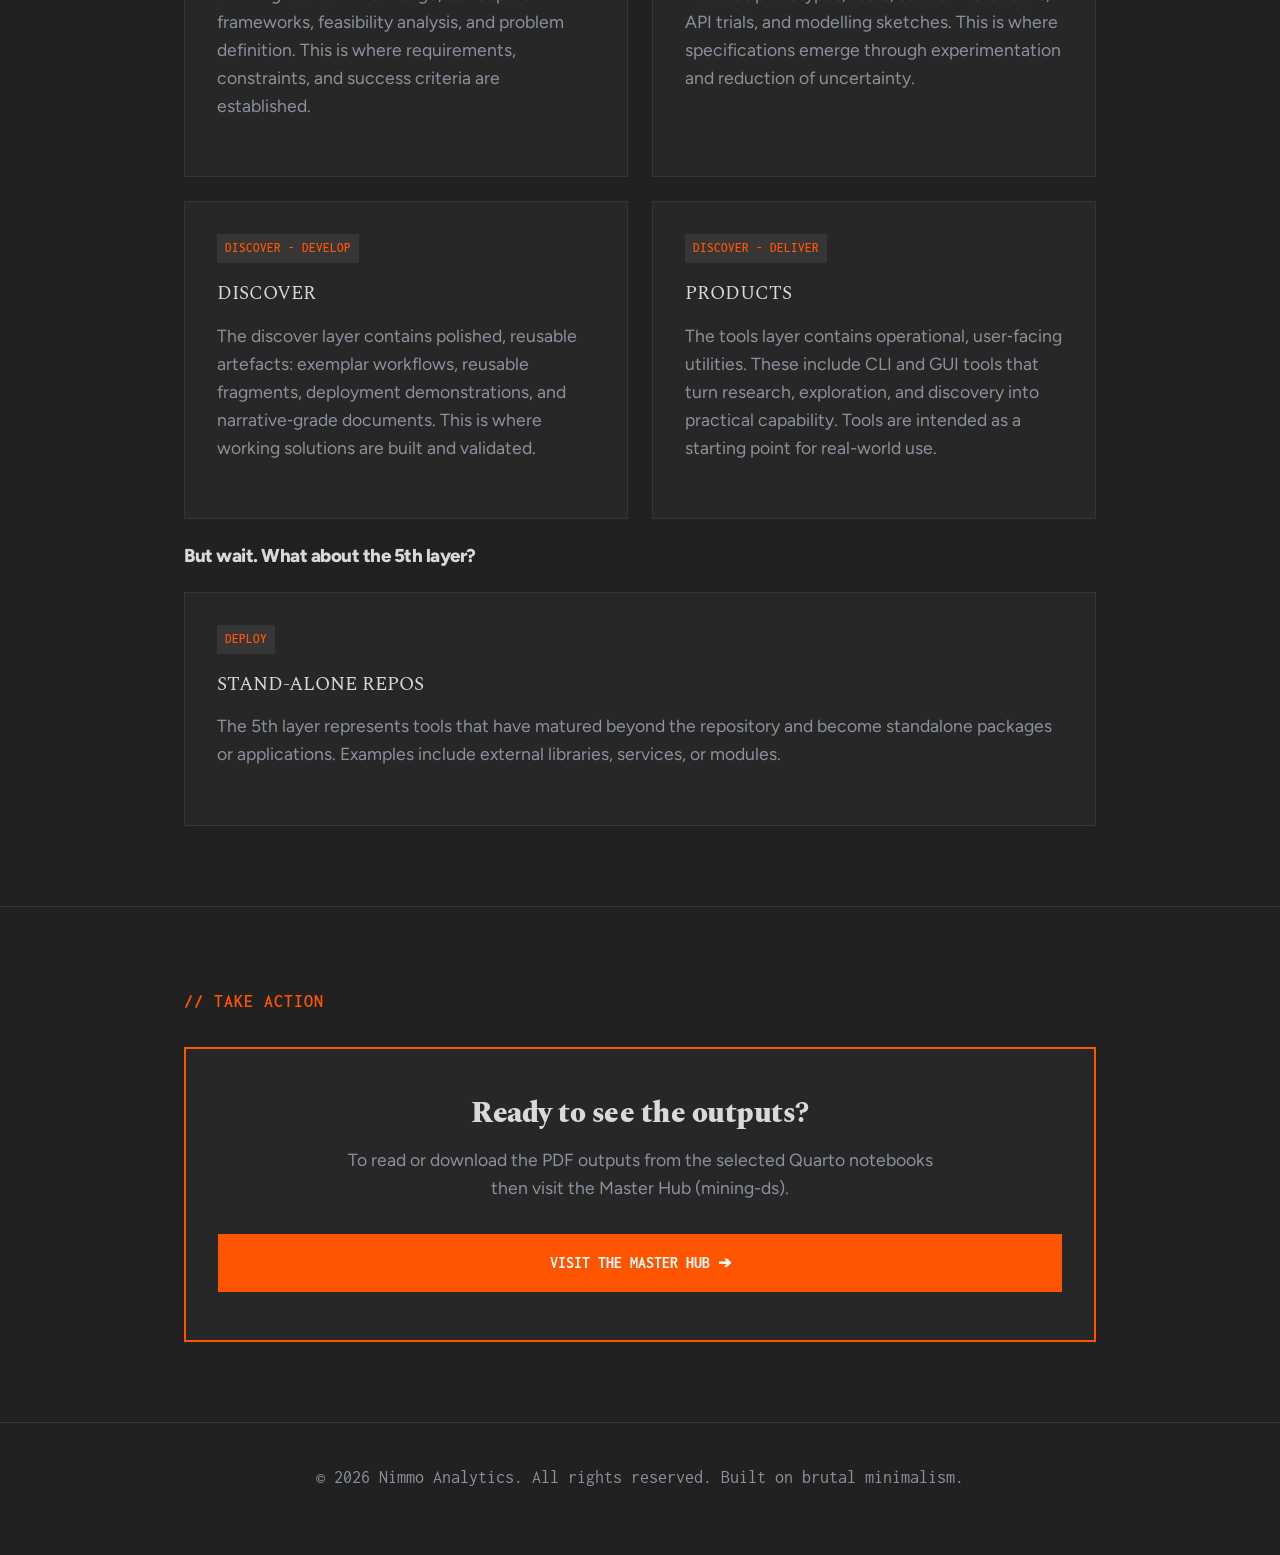
==== commit 924faa68: "Refactor folder structure." ====
--- a/docs/index.html
+++ b/docs/index.html
@@ -1,662 +1,444 @@
 <!DOCTYPE html>
-<html xmlns="http://www.w3.org/1999/xhtml" lang="en" xml:lang="en"><head>
-
-<meta charset="utf-8">
-<meta name="generator" content="quarto-1.9.37">
-
-<meta name="viewport" content="width=device-width, initial-scale=1.0, user-scalable=yes">
-
-
-<title>mining-ds-vault</title>
-<style>
-/* Default styles provided by pandoc.
-** See https://pandoc.org/MANUAL.html#variables-for-html for config info.
-*/
-code{white-space: pre-wrap;}
-span.smallcaps{font-variant: small-caps;}
-div.columns{display: flex; gap: min(4vw, 1.5em);}
-div.column{flex: auto; overflow-x: auto;}
-div.hanging-indent{margin-left: 1.5em; text-indent: -1.5em;}
-ul.task-list{list-style: none;}
-ul.task-list li input[type="checkbox"] {
-  width: 0.8em;
-  margin: 0 0.8em 0.2em -1em; /* quarto-specific, see https://github.com/quarto-dev/quarto-cli/issues/4556 */ 
-  vertical-align: middle;
-}
-</style>
-
-
-<script src="site_libs/quarto-nav/quarto-nav.js"></script>
-<script src="site_libs/quarto-nav/headroom.min.js"></script>
-<script src="site_libs/clipboard/clipboard.min.js"></script>
-<script src="site_libs/quarto-search/autocomplete.umd.js"></script>
-<script src="site_libs/quarto-search/fuse.min.js"></script>
-<script src="site_libs/quarto-search/quarto-search.js"></script>
-<meta name="quarto:offset" content="./">
-<script src="site_libs/quarto-html/quarto.js" type="module"></script>
-<script src="site_libs/quarto-html/tabsets/tabsets.js" type="module"></script>
-<script src="site_libs/quarto-html/popper.min.js"></script>
-<script src="site_libs/quarto-html/tippy.umd.min.js"></script>
-<script src="site_libs/quarto-html/anchor.min.js"></script>
-<link href="site_libs/quarto-html/tippy.css" rel="stylesheet">
-<link href="site_libs/quarto-html/quarto-syntax-highlighting-09dd4a8c8147935218e5fc1df39f9384.css" rel="stylesheet" class="quarto-color-scheme" id="quarto-text-highlighting-styles">
-<link href="site_libs/quarto-html/quarto-syntax-highlighting-dark-bb61d7ca54b3758c8becae408f223446.css" rel="stylesheet" class="quarto-color-scheme quarto-color-alternate" id="quarto-text-highlighting-styles">
-<link href="site_libs/quarto-html/quarto-syntax-highlighting-09dd4a8c8147935218e5fc1df39f9384.css" rel="stylesheet" class="quarto-color-scheme-extra" id="quarto-text-highlighting-styles">
-<script src="site_libs/bootstrap/bootstrap.min.js"></script>
-<link href="site_libs/bootstrap/bootstrap-icons.css" rel="stylesheet">
-<link href="site_libs/bootstrap/bootstrap-a7da216a22c81f957f2cbb70b064561d.min.css" rel="stylesheet" append-hash="true" class="quarto-color-scheme" id="quarto-bootstrap" data-mode="light">
-<link href="site_libs/bootstrap/bootstrap-dark-a7da216a22c81f957f2cbb70b064561d.min.css" rel="stylesheet" append-hash="true" class="quarto-color-scheme quarto-color-alternate" id="quarto-bootstrap" data-mode="light">
-<link href="site_libs/bootstrap/bootstrap-a7da216a22c81f957f2cbb70b064561d.min.css" rel="stylesheet" append-hash="true" class="quarto-color-scheme-extra" id="quarto-bootstrap" data-mode="light">
-<script id="quarto-search-options" type="application/json">{
-  "location": "navbar",
-  "copy-button": false,
-  "collapse-after": 3,
-  "panel-placement": "end",
-  "type": "overlay",
-  "limit": 50,
-  "keyboard-shortcut": [
-    "f",
-    "/",
-    "s"
-  ],
-  "show-item-context": false,
-  "language": {
-    "search-no-results-text": "No results",
-    "search-matching-documents-text": "matching documents",
-    "search-copy-link-title": "Copy link to search",
-    "search-hide-matches-text": "Hide additional matches",
-    "search-more-match-text": "more match in this document",
-    "search-more-matches-text": "more matches in this document",
-    "search-clear-button-title": "Clear",
-    "search-text-placeholder": "",
-    "search-detached-cancel-button-title": "Cancel",
-    "search-submit-button-title": "Submit",
-    "search-label": "Search"
-  }
-}</script>
-<style>html{ scroll-behavior: smooth; }</style>
-
-
-<link rel="stylesheet" href="styles.css">
+<html lang="en" data-theme="light">
+<head>
+  <meta charset="UTF-8">
+  <meta name="viewport" content="width=device-width, initial-scale=1.0">
+  <title>MINING-DS_ECOSYSTEM</title>
+  <!-- Google Fonts -->
+  <link rel="preconnect" href="https://fonts.googleapis.com">
+  <link rel="preconnect" href="https://fonts.gstatic.com" crossorigin>
+  <link href="https://fonts.googleapis.com/css2?family=Figtree:ital,wght@0,300..900;1,300..900&family=Inconsolata:wght@200..900&family=League+Spartan:wght@800&family=Spectral:ital,wght@0,200;0,300;0,400;0,500;0,600;0,700;0,800;1,200;1,300;1,400;1,500;1,600;1,700;1,800&display=swap" rel="stylesheet">
+  <style>
+    /* ==========================================================================
+       BRUTALIST MINIMALIST STYLESHEET (DARK THEME)
+       ========================================================================== */
+    
+    :root {
+      --radius: 6px;
+    }
+    
+    :root {
+      --bg: #212121;
+      --card-bg: #272727;
+      --text: #d9d9d6;
+      --text-muted: #8b929e;
+      --border: #363636;
+      --accent: #ff5500;
+      --accent-hover: #ff7733;
+      --header-bg: rgba(33, 33, 33, 0.95);
+      --font-mono: "Inconsolata", "Courier New", Courier, monospace;
+      --font-sans: "Figtree", Roboto, Oxygen, Ubuntu, Cantarell, sans-serif;
+      --font-serif: "Spectral", "Times New Roman", Times, serif;
+    }
+
+    * {
+      box-sizing: border-box;
+      margin: 0;
+      padding: 0;
+    }
+
+    body {
+      background-color: var(--bg);
+      color: var(--text);
+      font-family: var(--font-sans);
+      line-height: 1.6;
+      -webkit-font-smoothing: antialiased;
+      transition: background-color 0.2s ease, color 0.2s ease;
+    }
+
+    .container {
+      max-width: 960px;
+      margin: 0 auto;
+      padding: 0 24px;
+    }
+
+    /* Header */
+    header {
+      border-bottom: 2px solid var(--border);
+      padding: 16px 0;
+      position: sticky;
+      top: 0;
+      background-color: var(--header-bg);
+      backdrop-filter: blur(5px);
+      z-index: 100;
+      transition: background-color 0.2s ease, border-color 0.2s ease;
+    }
+
+    .header-flex {
+      display: flex;
+      justify-content: space-between;
+      align-items: center;
+    }
+
+    .brand-logo {
+      font-family: var(--font-mono);
+      font-weight: 700;
+      font-size: 1.1rem;
+      letter-spacing: -0.5px;
+      color: var(--text);
+      text-decoration: none;
+    }
+
+    .brand-logo span {
+      color: var(--accent);
+    }
+
+    .header-actions {
+      display: flex;
+      align-items: center;
+      gap: 16px;
+    }
+
+    /* Buttons */
+    .btn {
+      display: inline-block;
+      background-color: var(--accent);
+      color: #ffffff;
+      font-family: var(--font-mono);
+      font-weight: 700;
+      text-transform: uppercase;
+      text-decoration: none;
+      padding: 14px 28px;
+      border: 2px solid var(--accent);
+      cursor: pointer;
+      text-align: center;
+      transition: all 0.15s ease-in-out;
+    }
+
+    .btn:hover {
+      background-color: var(--accent-hover);
+      border-color: var(--accent-hover);
+    }
+
+    .btn-outline {
+      background-color: transparent;
+      color: var(--text);
+      border: 2px solid var(--border);
+    }
+
+    .btn-outline:hover {
+      border-color: var(--accent);
+      background-color: transparent;
+      color: var(--accent);
+    }
+
+    .btn-sm {
+      padding: 8px 16px;
+      font-size: 0.85rem;
+    }
+
+    .btn-block {
+      display: block;
+      width: 100%;
+    }
+
+    /* Typography */
+    h1, h2, h3 {
+      font-weight: 800;
+      letter-spacing: -0.5px;
+      line-height: 1.15;
+    }
+
+    h1 {
+      font-size: clamp(2.2rem, 5vw, 3.4rem);
+      margin-bottom: 20px;
+      font-family: 'League Spartan', sans-serif;
+    }
+
+    h2 {
+      font-size: clamp(1.6rem, 3.5vw, 2.2rem);
+      margin-bottom: 16px;
+      font-family: var(--font-serif);
+    }
+
+    p {
+      color: var(--text-muted);
+      font-size: 1.1rem;
+      margin-bottom: 24px;
+    }
+
+    .tagline {
+      font-family: var(--font-mono);
+      font-weight: 600;
+      color: var(--accent);
+      text-transform: uppercase;
+      font-size: 1.1rem;
+      letter-spacing: 1px;
+      margin-bottom: 12px;
+    }
+
+    /* Sections */
+    section {
+      padding: 80px 0;
+      border-bottom: 1px solid var(--border);
+    }
+
+    .hero {
+      padding: 100px 0 80px;
+    }
+
+    .hero-sub {
+      font-size: 1.25rem;
+      color: var(--text);
+      max-width: 780px;
+      margin-bottom: 32px;
+    }
+
+    .cta-group {
+      display: flex;
+      gap: 16px;
+      flex-wrap: wrap;
+    }
+
+    /* Grid & Cards */
+    .grid-2 {
+      display: grid;
+      grid-template-columns: repeat(auto-fit, minmax(300px, 1fr));
+      gap: 24px;
+      margin-top: 40px;
+    }
+
+    .card {
+      background-color: var(--card-bg);
+      border: 1px solid var(--border);
+      padding: 32px;
+      overflow: hidden;
+    }
+
+    .card-accent {
+      border-radius: var(--radius);
+      border-left: 5px solid var(--accent);
+    }
+
+    .card-title {
+      font-family: var(--font-serif);
+      color: var(--text);
+      font-size: 1.2rem;
+      margin-bottom: 12px;
+    }
+
+    /* Process Flow */
+    .phase-badge {
+      display: inline-block;
+      font-family: var(--font-mono);
+      font-weight: 600;
+      font-size: 0.8rem;
+      padding: 4px 8px;
+      background: var(--border);
+      color: var(--accent);
+      margin-bottom: 16px;
+    }
+
+    /* Comparison Table */
+    .table-container {
+      overflow-x: auto;
+      margin-top: 32px;
+    }
+
+    table {
+      width: 100%;
+      border-collapse: collapse;
+      text-align: left;
+      font-size: 0.95rem;
+    }
+
+    th, td {
+      padding: 16px;
+      border: 1px solid var(--border);
+    }
+
+    th {
+      background-color: var(--card-bg);
+      /*font-family: var(--font-mono);*/
+      color: var(--text);
+    }
+
+    td {
+      color: var(--text-muted);
+    }
+
+    td.highlight {
+      color: var(--text);
+      font-weight: 600;
+    }
+
+    /* Accordion / FAQ */
+    details {
+      background-color: var(--card-bg);
+      border: 1px solid var(--border);
+      margin-bottom: 16px;
+      padding: 20px;
+    }
+
+    summary {
+      font-family: var(--font-mono);
+      font-weight: 700;
+      color: var(--text);
+      cursor: pointer;
+      list-style: none;
+      display: flex;
+      justify-content: space-between;
+      align-items: center;
+    }
+
+    summary::-webkit-details-marker {
+      display: none;
+    }
+
+    summary::after {
+      content: "+";
+      color: var(--accent);
+      font-size: 1.4rem;
+    }
+
+    details[open] summary::after {
+      content: "−";
+    }
+
+    .faq-body {
+      margin-top: 16px;
+      padding-top: 16px;
+      border-top: 1px solid var(--border);
+    }
+
+    .faq-body p {
+      margin-bottom: 0;
+      font-size: 1rem;
+    }
+
+    /* CTA Card Block (Replaces Contact Form) */
+    .cta-card {
+      background-color: var(--card-bg);
+      border: 2px solid var(--accent);
+      padding: 48px 32px;
+      text-align: center;
+      margin-top: 32px;
+    }
+
+    .cta-card h3 {
+      font-family: var(--font-serif);
+      font-size: 1.8rem;
+      color: var(--text);
+      margin-bottom: 16px;
+    }
+
+    .cta-card p {
+      max-width: 600px;
+      margin: 0 auto 32px;
+    }
+
+    footer {
+      padding: 40px 0;
+      text-align: center;
+      font-family: var(--font-mono);
+      font-size: 0.85rem;
+      color: var(--text-muted);
+    }
+  </style>
 </head>
-
-<body class="nav-fixed quarto-light">
-
-<div id="quarto-search-results"></div>
-  <header id="quarto-header" class="headroom fixed-top">
-    <nav class="navbar navbar-expand-lg " data-bs-theme="dark">
-      <div class="navbar-container container-fluid">
-      <div class="navbar-brand-container mx-auto">
-    <a class="navbar-brand" href="./index.html">
-    <span class="navbar-title">mining-ds-vault</span>
-    </a>
-  </div>
-            <div id="quarto-search" class="" title="Search"></div>
-          <button class="navbar-toggler" type="button" data-bs-toggle="collapse" data-bs-target="#navbarCollapse" aria-controls="navbarCollapse" role="menu" aria-expanded="false" aria-label="Toggle navigation" onclick="if (window.quartoToggleHeadroom) { window.quartoToggleHeadroom(); }">
-  <span class="navbar-toggler-icon"></span>
-</button>
-          <div class="collapse navbar-collapse" id="navbarCollapse">
-            <ul class="navbar-nav navbar-nav-scroll me-auto">
-  <li class="nav-item">
-    <a class="nav-link active" href="./index.html" aria-current="page"> 
-<span class="menu-text">Home</span></a>
-  </li>  
-  <li class="nav-item">
-    <a class="nav-link" href="./content.html"> 
-<span class="menu-text">Content</span></a>
-  </li>  
-</ul>
-            <ul class="navbar-nav navbar-nav-scroll ms-auto">
-  <li class="nav-item compact">
-    <a class="nav-link" href="https://github.com/matthew-nimmo/mining-ds-vault"> <i class="bi bi-github" role="img">
-</i> 
-<span class="menu-text"></span></a>
-  </li>  
-</ul>
-          </div> <!-- /navcollapse -->
-            <div class="quarto-navbar-tools">
-</div>
-      </div> <!-- /container-fluid -->
-    </nav>
-</header>
-<!-- content -->
-<div id="quarto-content" class="quarto-container page-columns page-rows-contents page-layout-full page-navbar">
-<!-- sidebar -->
-<!-- margin-sidebar -->
-    
-<!-- main -->
-<main class="content column-page" id="quarto-document-content"><header id="title-block-header" class="quarto-title-block"></header>
-
-
-
-
-<section id="mining-ds-vault" class="level1 hero hero-home">
-<h1>mining-ds-vault</h1>
-<section id="architecture-for-modern-mining-data-science" class="level2">
-<h2 class="anchored" data-anchor-id="architecture-for-modern-mining-data-science">Architecture for Modern Mining Data Science</h2>
-<p>A disciplined, designed, and evolving vault of workflows, patterns, and examples.</p>
-</section>
-</section>
-<section id="explore-the-possible" class="level1">
-<h1><span class="section">Explore the Possible</span></h1>
-<section class="section-alt">
-<div class="two-col">
-<section id="a-designed-space-for-thinking" class="level2">
-<h2 class="anchored" data-anchor-id="a-designed-space-for-thinking">A Designed Space for Thinking</h2>
-<p>The mining‑ds‑vault is a curated, intentional space for modern mining data science.It is built on a foundation of minimalism, clarity, reproducibility, and longevity. Every workflow, pattern, and example is crafted to be readable, portable, and architecturally sound.</p>
-<p>This is not a collection of scripts. It is a system of thought — a way of working that emphasises structure, reasoning, and design.</p>
-</section>
-<div>
-<p><img src="images/vault001.png" alt="Abstract mining systems imagery" class="section-image"></p>
-</div>
-</div>
-</section>
-</section>
-<section id="explore-the-vault" class="level1">
-<h1><span class="section">Explore the Vault</span></h1>
-<div class="card-grid">
-<div class="card">
-<div class="icon icon-innovation">
-
-</div>
-<section id="research" class="level1">
-<h1>Research</h1>
-<section id="new-ideas" class="level2">
-<h2 class="anchored" data-anchor-id="new-ideas">New ideas</h2>
-<p>Research documents my ideas, experiments, mathematical proofs, and algorithms.</p>
-<p><a href="./research/research.html" class="card-link">View Research →</a></p>
-</section>
-</section>
-</div>
-<div class="card">
-<div class="icon icon-examples">
-
-</div>
-<section id="examples" class="level1">
-<h1>Examples</h1>
-<section id="applied-demonstrations" class="level2">
-<h2 class="anchored" data-anchor-id="applied-demonstrations">Applied demonstrations</h2>
-<p>Examples show workflows in practice — small, self‑contained, and designed to illuminate analytical reasoning.</p>
-<p><a href="./examples/examples.html" class="card-link">View Examples →</a></p>
-</section>
-</section>
-</div>
-<div class="card">
-<div class="icon icon-workflows">
-
-</div>
-<section id="workflows" class="level1">
-<h1>Workflows</h1>
-<section id="analytical-structure" class="level2">
-<h2 class="anchored" data-anchor-id="analytical-structure">Analytical structure</h2>
-<p>Workflows define the architecture of mining data science tasks — clear, reproducible, and implementation‑agnostic.</p>
-<p><a href="./workflows/under-construction.html" class="card-link">View Workflows →</a></p>
-</section>
-</section>
-</div>
-<div class="card">
-<div class="icon icon-patterns">
-
-</div>
-<section id="patterns" class="level1">
-<h1>Patterns</h1>
-<section id="reusable-reasoning" class="level2">
-<h2 class="anchored" data-anchor-id="reusable-reasoning">Reusable reasoning</h2>
-<p>Patterns capture reusable modelling structures, data‑quality practices, and analytical motifs that support disciplined thinking.</p>
-<p><a href="./patterns/patterns.html" class="card-link">View Patterns →</a></p>
-</section>
-</section>
-</div>
-</div>
-<section class="section-alt">
-<section id="design-philosophy" class="level2">
-<h2 class="anchored" data-anchor-id="design-philosophy">Design Philosophy</h2>
-<div class="philosophy-grid">
-<section id="minimalism" class="level3 philosophy-item">
-<h3 class="anchored" data-anchor-id="minimalism">Minimalism</h3>
-<p>Remove the unnecessary. Reveal the essential.</p>
-</section>
-<section id="reproducibility" class="level3 philosophy-item">
-<h3 class="anchored" data-anchor-id="reproducibility">Reproducibility</h3>
-<p>Every step is explicit, documented, and repeatable.</p>
-</section>
-<section id="clarity" class="level3 philosophy-item">
-<h3 class="anchored" data-anchor-id="clarity">Clarity</h3>
-<p>Readable, structured, and intentional analytical design.</p>
-</section>
-<section id="portability" class="level3 philosophy-item">
-<h3 class="anchored" data-anchor-id="portability">Portability</h3>
-<p>Workflows that travel across tools, teams, and time.</p>
-</section>
-<section id="longevity" class="level3 philosophy-item">
-<h3 class="anchored" data-anchor-id="longevity">Longevity</h3>
-<p>Systems built to endure — technically and conceptually.</p>
-</section>
-</div>
-</section>
-
-
-</section>
-</section>
-
-</main> <!-- /main -->
-<script id="quarto-html-after-body" type="application/javascript">
-  window.document.addEventListener("DOMContentLoaded", function (event) {
-    const icon = "";
-    const anchorJS = new window.AnchorJS();
-    anchorJS.options = {
-      placement: 'right',
-      icon: icon
-    };
-    anchorJS.add('.anchored');
-    const isCodeAnnotation = (el) => {
-      for (const clz of el.classList) {
-        if (clz.startsWith('code-annotation-')) {                     
-          return true;
-        }
-      }
-      return false;
-    }
-    const onCopySuccess = function(e) {
-      // button target
-      const button = e.trigger;
-      // don't keep focus
-      button.blur();
-      // flash "checked"
-      button.classList.add('code-copy-button-checked');
-      var currentTitle = button.getAttribute("title");
-      button.setAttribute("title", "Copied!");
-      let tooltip;
-      if (window.bootstrap) {
-        button.setAttribute("data-bs-toggle", "tooltip");
-        button.setAttribute("data-bs-placement", "left");
-        button.setAttribute("data-bs-title", "Copied!");
-        tooltip = new bootstrap.Tooltip(button, 
-          { trigger: "manual", 
-            customClass: "code-copy-button-tooltip",
-            offset: [0, -8]});
-        tooltip.show();    
-      }
-      setTimeout(function() {
-        if (tooltip) {
-          tooltip.hide();
-          button.removeAttribute("data-bs-title");
-          button.removeAttribute("data-bs-toggle");
-          button.removeAttribute("data-bs-placement");
-        }
-        button.setAttribute("title", currentTitle);
-        button.classList.remove('code-copy-button-checked');
-      }, 1000);
-      // clear code selection
-      e.clearSelection();
-    }
-    const getTextToCopy = function(trigger) {
-      const outerScaffold = trigger.parentElement.cloneNode(true);
-      const codeEl = outerScaffold.querySelector('code');
-      for (const childEl of codeEl.children) {
-        if (isCodeAnnotation(childEl)) {
-          childEl.remove();
-        }
-      }
-      return codeEl.innerText;
-    }
-    const clipboard = new window.ClipboardJS('.code-copy-button:not([data-in-quarto-modal])', {
-      text: getTextToCopy
-    });
-    clipboard.on('success', onCopySuccess);
-    if (window.document.getElementById('quarto-embedded-source-code-modal')) {
-      const clipboardModal = new window.ClipboardJS('.code-copy-button[data-in-quarto-modal]', {
-        text: getTextToCopy,
-        container: window.document.getElementById('quarto-embedded-source-code-modal')
-      });
-      clipboardModal.on('success', onCopySuccess);
-    }
-      var localhostRegex = new RegExp(/^(?:http|https):\/\/localhost\:?[0-9]*\//);
-      var mailtoRegex = new RegExp(/^mailto:/);
-        var filterRegex = new RegExp("https:\/\/matthew-nimmo\.github\.io\/mining-ds-vault");
-      var isInternal = (href) => {
-          return filterRegex.test(href) || localhostRegex.test(href) || mailtoRegex.test(href);
-      }
-      // Inspect non-navigation links and adorn them if external
-     var links = window.document.querySelectorAll('a[href]:not(.nav-link):not(.navbar-brand):not(.toc-action):not(.sidebar-link):not(.sidebar-item-toggle):not(.pagination-link):not(.no-external):not([aria-hidden]):not(.dropdown-item):not(.quarto-navigation-tool):not(.about-link)');
-      for (var i=0; i<links.length; i++) {
-        const link = links[i];
-        if (!isInternal(link.href)) {
-          // undo the damage that might have been done by quarto-nav.js in the case of
-          // links that we want to consider external
-          if (link.dataset.originalHref !== undefined) {
-            link.href = link.dataset.originalHref;
-          }
-        }
-      }
-    function tippyHover(el, contentFn, onTriggerFn, onUntriggerFn) {
-      const config = {
-        allowHTML: true,
-        maxWidth: 500,
-        delay: 100,
-        arrow: false,
-        appendTo: function(el) {
-            return el.parentElement;
-        },
-        interactive: true,
-        interactiveBorder: 10,
-        theme: 'quarto',
-        placement: 'bottom-start',
-      };
-      if (contentFn) {
-        config.content = contentFn;
-      }
-      if (onTriggerFn) {
-        config.onTrigger = onTriggerFn;
-      }
-      if (onUntriggerFn) {
-        config.onUntrigger = onUntriggerFn;
-      }
-      window.tippy(el, config); 
-    }
-    const noterefs = window.document.querySelectorAll('a[role="doc-noteref"]');
-    for (var i=0; i<noterefs.length; i++) {
-      const ref = noterefs[i];
-      tippyHover(ref, function() {
-        // use id or data attribute instead here
-        let href = ref.getAttribute('data-footnote-href') || ref.getAttribute('href');
-        try { href = new URL(href).hash; } catch {}
-        const id = href.replace(/^#\/?/, "");
-        const note = window.document.getElementById(id);
-        if (note) {
-          return note.innerHTML;
-        } else {
-          return "";
-        }
-      });
-    }
-    const xrefs = window.document.querySelectorAll('a.quarto-xref');
-    const processXRef = (id, note) => {
-      // Strip column container classes
-      const stripColumnClz = (el) => {
-        el.classList.remove("page-full", "page-columns");
-        if (el.children) {
-          for (const child of el.children) {
-            stripColumnClz(child);
-          }
-        }
-      }
-      stripColumnClz(note)
-      if (id === null || id.startsWith('sec-')) {
-        // Special case sections, only their first couple elements
-        const container = document.createElement("div");
-        if (note.children && note.children.length > 2) {
-          container.appendChild(note.children[0].cloneNode(true));
-          for (let i = 1; i < note.children.length; i++) {
-            const child = note.children[i];
-            if (child.tagName === "P" && child.innerText === "") {
-              continue;
-            } else {
-              container.appendChild(child.cloneNode(true));
-              break;
-            }
-          }
-          if (window.Quarto?.typesetMath) {
-            window.Quarto.typesetMath(container);
-          }
-          return container.innerHTML
-        } else {
-          if (window.Quarto?.typesetMath) {
-            window.Quarto.typesetMath(note);
-          }
-          return note.innerHTML;
-        }
-      } else {
-        // Remove any anchor links if they are present
-        const anchorLink = note.querySelector('a.anchorjs-link');
-        if (anchorLink) {
-          anchorLink.remove();
-        }
-        if (window.Quarto?.typesetMath) {
-          window.Quarto.typesetMath(note);
-        }
-        if (note.classList.contains("callout")) {
-          return note.outerHTML;
-        } else {
-          return note.innerHTML;
-        }
-      }
-    }
-    for (var i=0; i<xrefs.length; i++) {
-      const xref = xrefs[i];
-      tippyHover(xref, undefined, function(instance) {
-        instance.disable();
-        let url = xref.getAttribute('href');
-        let hash = undefined; 
-        if (url.startsWith('#')) {
-          hash = url;
-        } else {
-          try { hash = new URL(url).hash; } catch {}
-        }
-        if (hash) {
-          const id = hash.replace(/^#\/?/, "");
-          const note = window.document.getElementById(id);
-          if (note !== null) {
-            try {
-              const html = processXRef(id, note.cloneNode(true));
-              instance.setContent(html);
-            } finally {
-              instance.enable();
-              instance.show();
-            }
-          } else {
-            // See if we can fetch this
-            fetch(url.split('#')[0])
-            .then(res => res.text())
-            .then(html => {
-              const parser = new DOMParser();
-              const htmlDoc = parser.parseFromString(html, "text/html");
-              const note = htmlDoc.getElementById(id);
-              if (note !== null) {
-                const html = processXRef(id, note);
-                instance.setContent(html);
-              } 
-            }).finally(() => {
-              instance.enable();
-              instance.show();
-            });
-          }
-        } else {
-          // See if we can fetch a full url (with no hash to target)
-          // This is a special case and we should probably do some content thinning / targeting
-          fetch(url)
-          .then(res => res.text())
-          .then(html => {
-            const parser = new DOMParser();
-            const htmlDoc = parser.parseFromString(html, "text/html");
-            const note = htmlDoc.querySelector('main.content');
-            if (note !== null) {
-              // This should only happen for chapter cross references
-              // (since there is no id in the URL)
-              // remove the first header
-              if (note.children.length > 0 && note.children[0].tagName === "HEADER") {
-                note.children[0].remove();
-              }
-              const html = processXRef(null, note);
-              instance.setContent(html);
-            } 
-          }).finally(() => {
-            instance.enable();
-            instance.show();
-          });
-        }
-      }, function(instance) {
-      });
-    }
-        let selectedAnnoteEl;
-        const selectorForAnnotation = ( cell, annotation) => {
-          let cellAttr = 'data-code-cell="' + cell + '"';
-          let lineAttr = 'data-code-annotation="' +  annotation + '"';
-          const selector = 'span[' + cellAttr + '][' + lineAttr + ']';
-          return selector;
-        }
-        const selectCodeLines = (annoteEl) => {
-          const doc = window.document;
-          const targetCell = annoteEl.getAttribute("data-target-cell");
-          const targetAnnotation = annoteEl.getAttribute("data-target-annotation");
-          const annoteSpan = window.document.querySelector(selectorForAnnotation(targetCell, targetAnnotation));
-          const lines = annoteSpan.getAttribute("data-code-lines").split(",");
-          const lineIds = lines.map((line) => {
-            return targetCell + "-" + line;
-          })
-          let top = null;
-          let height = null;
-          let parent = null;
-          if (lineIds.length > 0) {
-              //compute the position of the single el (top and bottom and make a div)
-              const el = window.document.getElementById(lineIds[0]);
-              top = el.offsetTop;
-              height = el.offsetHeight;
-              parent = el.parentElement.parentElement;
-            if (lineIds.length > 1) {
-              const lastEl = window.document.getElementById(lineIds[lineIds.length - 1]);
-              const bottom = lastEl.offsetTop + lastEl.offsetHeight;
-              height = bottom - top;
-            }
-            if (top !== null && height !== null && parent !== null) {
-              // cook up a div (if necessary) and position it 
-              let div = window.document.getElementById("code-annotation-line-highlight");
-              if (div === null) {
-                div = window.document.createElement("div");
-                div.setAttribute("id", "code-annotation-line-highlight");
-                div.style.position = 'absolute';
-                parent.appendChild(div);
-              }
-              div.style.top = top - 2 + "px";
-              div.style.height = height + 4 + "px";
-              div.style.left = 0;
-              let gutterDiv = window.document.getElementById("code-annotation-line-highlight-gutter");
-              if (gutterDiv === null) {
-                gutterDiv = window.document.createElement("div");
-                gutterDiv.setAttribute("id", "code-annotation-line-highlight-gutter");
-                gutterDiv.style.position = 'absolute';
-                const codeCell = window.document.getElementById(targetCell);
-                const gutter = codeCell.querySelector('.code-annotation-gutter');
-                gutter.appendChild(gutterDiv);
-              }
-              gutterDiv.style.top = top - 2 + "px";
-              gutterDiv.style.height = height + 4 + "px";
-            }
-            selectedAnnoteEl = annoteEl;
-          }
-        };
-        const unselectCodeLines = () => {
-          const elementsIds = ["code-annotation-line-highlight", "code-annotation-line-highlight-gutter"];
-          elementsIds.forEach((elId) => {
-            const div = window.document.getElementById(elId);
-            if (div) {
-              div.remove();
-            }
-          });
-          selectedAnnoteEl = undefined;
-        };
-          // Handle positioning of the toggle
-      window.addEventListener(
-        "resize",
-        throttle(() => {
-          elRect = undefined;
-          if (selectedAnnoteEl) {
-            selectCodeLines(selectedAnnoteEl);
-          }
-        }, 10)
-      );
-      function throttle(fn, ms) {
-      let throttle = false;
-      let timer;
-        return (...args) => {
-          if(!throttle) { // first call gets through
-              fn.apply(this, args);
-              throttle = true;
-          } else { // all the others get throttled
-              if(timer) clearTimeout(timer); // cancel #2
-              timer = setTimeout(() => {
-                fn.apply(this, args);
-                timer = throttle = false;
-              }, ms);
-          }
-        };
-      }
-        // Attach click handler to the DT
-        const annoteDls = window.document.querySelectorAll('dt[data-target-cell]');
-        for (const annoteDlNode of annoteDls) {
-          annoteDlNode.addEventListener('click', (event) => {
-            const clickedEl = event.target;
-            if (clickedEl !== selectedAnnoteEl) {
-              unselectCodeLines();
-              const activeEl = window.document.querySelector('dt[data-target-cell].code-annotation-active');
-              if (activeEl) {
-                activeEl.classList.remove('code-annotation-active');
-              }
-              selectCodeLines(clickedEl);
-              clickedEl.classList.add('code-annotation-active');
-            } else {
-              // Unselect the line
-              unselectCodeLines();
-              clickedEl.classList.remove('code-annotation-active');
-            }
-          });
-        }
-    const findCites = (el) => {
-      const parentEl = el.parentElement;
-      if (parentEl) {
-        const cites = parentEl.dataset.cites;
-        if (cites) {
-          return {
-            el,
-            cites: cites.split(' ')
-          };
-        } else {
-          return findCites(el.parentElement)
-        }
-      } else {
-        return undefined;
-      }
-    };
-    var bibliorefs = window.document.querySelectorAll('a[role="doc-biblioref"]');
-    for (var i=0; i<bibliorefs.length; i++) {
-      const ref = bibliorefs[i];
-      const citeInfo = findCites(ref);
-      if (citeInfo) {
-        tippyHover(citeInfo.el, function() {
-          var popup = window.document.createElement('div');
-          citeInfo.cites.forEach(function(cite) {
-            var citeDiv = window.document.createElement('div');
-            citeDiv.classList.add('hanging-indent');
-            citeDiv.classList.add('csl-entry');
-            var biblioDiv = window.document.getElementById('ref-' + cite);
-            if (biblioDiv) {
-              citeDiv.innerHTML = biblioDiv.innerHTML;
-            }
-            popup.appendChild(citeDiv);
-          });
-          return popup.innerHTML;
-        });
-      }
-    }
-  });
-  </script>
-</div> <!-- /content -->
-<footer class="footer">
-  <div class="nav-footer">
-    <div class="nav-footer-left">
-<p>© 2026 Matthew Nimmo</p>
-</div>   
-    <div class="nav-footer-center">
-      &nbsp;
+<body>
+
+  <!-- HEADER -->
+  <header>
+    <div class="container header-flex">
+      <a href="https://username.github.io/" class="brand-logo">MINING-DS<span>_ECOSYSTEM</span></a>
+      <div class="header-actions">
+        <a href="https://username.github.io/#contact" class="btn btn-sm">Master Hub ➔</a>
+      </div>
     </div>
-    <div class="nav-footer-right">
-<p>mining-ds-vault</p>
-</div>
-  </div>
-</footer>
-
-
-
-
-<script src="site_libs/quarto-html/zenscroll-min.js"></script>
-</body></html>+  </header>
+
+  <main>
+    <!-- HERO SECTION -->
+    <section class="hero">
+      <div class="container">
+        <div class="tagline">// Explore the Problem Space. Discover the Value.</div>
+        <h1>mining-ds-vault</h1>
+        <p class="hero-sub">
+          This repository is part of the <strong>mining‑ds</strong> ecosystem. A growing collection of reproducible analyses, workflows, experiments, and explanatory examples.
+          Here you will find the source notebooks. The rendered outputs are housed in the master hub.
+          Additional source code for CLI, GUI and experiments are found in the companion mining-ds-toolkit repository.
+        </p>
+        <div class="cta-group">
+          <a href="https://github.com/matthew-nimmo/mining-ds" class="btn">Explore the docs</a>
+          <a href="https://github.com/matthew-nimmo/mining-ds-vault" class="btn btn-outline">Explore the source</a>
+          <a href="https://github.com/matthew-nimmo/mining-ds-toolkit" class="btn btn-outline">mining-ds-toolkit</a>
+        </div>
+      </div>
+    </section>
+
+    <!-- THE SPACE -->
+    <section>
+      <div class="container">
+        <div class="tagline">// A Designed Space for Thinking</div>
+        <p>The mining-ds-vault is a curated, intentional space for modern mining data science. It is built on a foundation of minimalism, clarity, reproducibility, and longevity. Every workflow, pattern, and example is crafted to be readable, portable, and architecturally sound.</p>
+        <p>This is not a collection of scripts. It is a system of thought. A way of working that emphasises structure, reasoning, and design.</p>
+      </div>
+    </section>
+
+    <!-- THE STRUCTURE -->
+    <section>
+      <div class="container">
+        <div class="tagline">// Folder Structure of repos</div>
+        <h2>The Framework</h2>
+        <p>This repository follows a five‑layer maturity model that mirrors the NA‑4DS Framework (Define, Design, Develop, Deliver) and reflects how technical capability evolves from early research to fully independent products. Each folder represents a distinct stage in this lifecycle.</p>
+        
+        <div class="card" style="text-align: center;"><h3>Research → Explore → Discover → Products</h3></div>
+
+        <div class="grid-2">
+          <div class="card">
+            <span class="phase-badge">EXPLORE - DEFINE</span>
+            <div class="card-title">RESEARCH</div>
+            <p>The research layer contains foundational thinking: domain knowledge, conceptual frameworks, feasibility analysis, and problem definition. This is where requirements, constraints, and success criteria are established.</p>
+          </div>
+
+          <div class="card">
+            <span class="phase-badge">EXPLORE - DESIGN</span>
+            <div class="card-title">EXPLORE</div>
+            <p>The explore layer is the experimental sandbox. It includes prototypes, tests, scratch notebooks, API trials, and modelling sketches. This is where specifications emerge through experimentation and reduction of uncertainty.</p>
+          </div>
+
+          <div class="card">
+            <span class="phase-badge">DISCOVER - DEVELOP</span>
+            <div class="card-title">DISCOVER</div>
+            <p>The discover layer contains polished, reusable artefacts: exemplar workflows, reusable fragments, deployment demonstrations, and narrative‑grade documents. This is where working solutions are built and validated.</p>
+          </div>
+
+          <div class="card">
+            <span class="phase-badge">DISCOVER - DELIVER</span>
+            <div class="card-title">PRODUCTS</div>
+            <p>The tools layer contains operational, user‑facing utilities. These include CLI and GUI tools that turn research, exploration, and discovery into practical capability. Tools are intended as a starting point for real-world use.</p>
+          </div>
+        </div>
+
+       <br><h3>But wait. What about the 5th layer?</h3><br>
+
+        <div class="card">
+          <span class="phase-badge">DEPLOY</span>
+          <div class="card-title">STAND-ALONE REPOS</div>
+          <p>The 5th layer represents tools that have matured beyond the repository and become standalone packages or applications. Examples include external libraries, services, or modules.</p>
+        </div>
+      </div>
+    </section>
+
+    <!-- DIRECT CTA CARD (Points directly to Master Site Contact Form) -->
+    <section id="contact-hub">
+      <div class="container">
+        <div class="tagline">// Take Action</div>
+        <div class="cta-card">
+          <h3>Ready to see the outputs?</h3>
+          <p>To read or download the PDF outputs from the selected Quarto notebooks then visit the Master Hub (mining-ds).</p>
+          <a href="https://github.com/matthew-nimmo/mining-ds" class="btn btn-block">Visit the Master Hub ➔</a>
+        </div>
+      </div>
+    </section>
+  </main>
+
+  <footer>
+    <div class="container">
+      <p>&copy; 2026 Nimmo Analytics. All rights reserved. Built on brutal minimalism.</p>
+    </div>
+  </footer>
+
+</body>
+</html>
